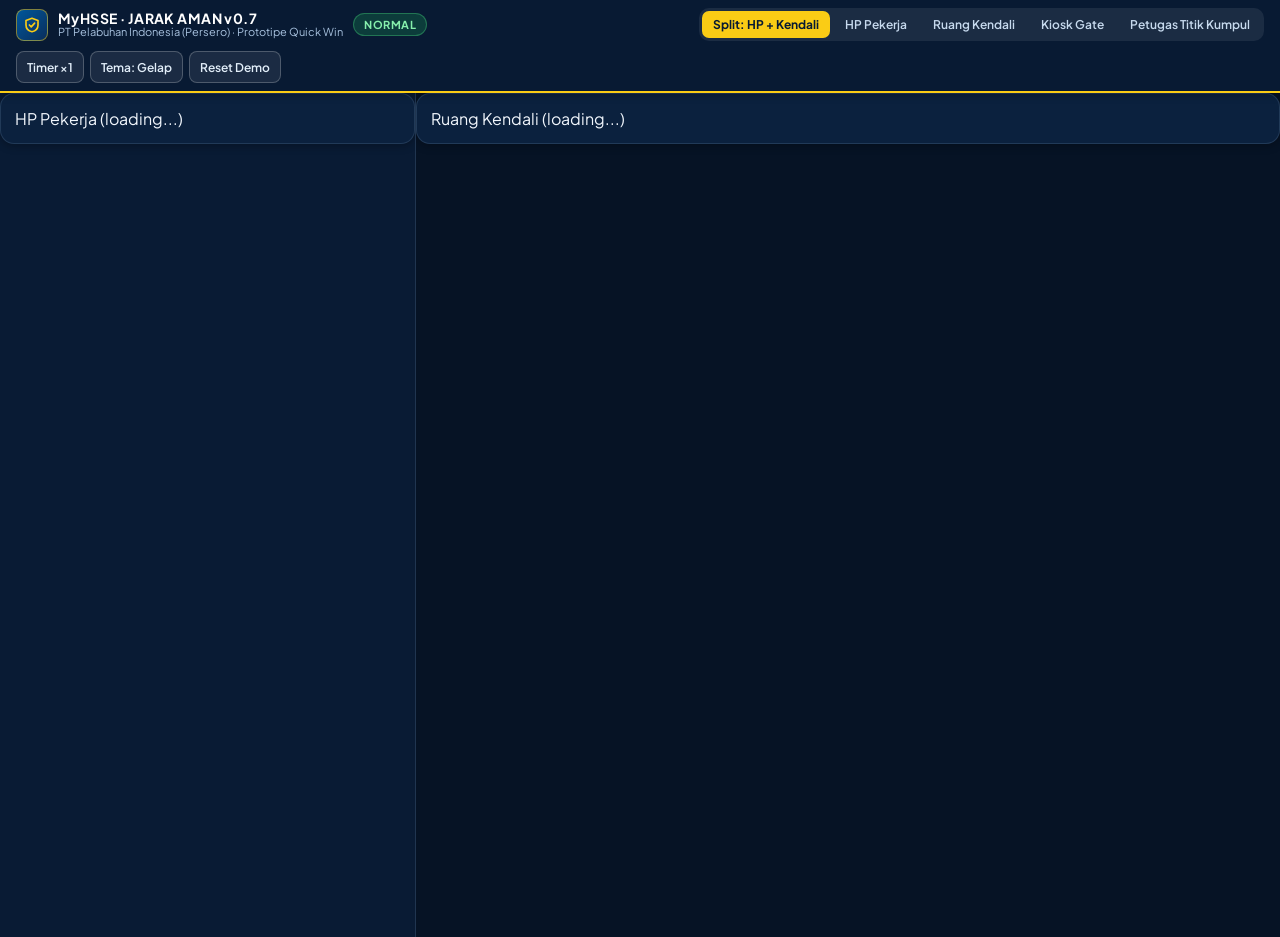
==== app/index.html @ 34c11ab0 "feat(jarak-aman): add Pelindo Blue/Gold theme shell and view router" ====
<!DOCTYPE html>
<html lang="id" data-theme="dark">
<head>
  <meta charset="utf-8">
  <meta name="viewport" content="width=device-width, initial-scale=1.0">
  <title>MyHSSE · JARAK AMAN v0.7 — Demo Interaktif 4 Peran</title>
  <link rel="preconnect" href="https://fonts.googleapis.com">
  <link rel="preconnect" href="https://fonts.gstatic.com" crossorigin>
  <link href="https://fonts.googleapis.com/css2?family=IBM+Plex+Mono:wght@500;600&family=Plus+Jakarta+Sans:wght@400;500;600;700;800&display=swap" rel="stylesheet">
  <link rel="stylesheet" href="./css/tokens.css">
  <link rel="stylesheet" href="./css/layout.css">
  <link rel="stylesheet" href="./css/views.css">
</head>
<body>
  <header class="shell-bar">
    <div class="shell-brand">
      <div class="shell-logo" aria-hidden="true">
        <svg width="18" height="18" viewBox="0 0 24 24" fill="none" stroke="#FACC15" stroke-width="2.2" stroke-linecap="round" stroke-linejoin="round">
          <path d="M12 3l8 3v6c0 4.5-3.4 8-8 9-4.6-1-8-4.5-8-9V6z"></path>
          <path d="M8.5 12l2.5 2.5 4.5-5"></path>
        </svg>
      </div>
      <div class="shell-brand-title">
        <strong>MyHSSE · JARAK AMAN v0.7</strong>
        <span>PT Pelabuhan Indonesia (Persero) · Prototipe Quick Win</span>
      </div>
      <span id="shell-phase-pill" class="shell-phase-pill">NORMAL</span>
    </div>

    <nav class="shell-nav" aria-label="Pilih Peran Demo">
      <button class="shell-nav-btn" data-view-btn="split">Split: HP + Kendali</button>
      <button class="shell-nav-btn" data-view-btn="mobile">HP Pekerja</button>
      <button class="shell-nav-btn" data-view-btn="control">Ruang Kendali</button>
      <button class="shell-nav-btn" data-view-btn="kiosk">Kiosk Gate</button>
      <button class="shell-nav-btn" data-view-btn="marshal">Petugas Titik Kumpul</button>
    </nav>

    <div class="shell-actions">
      <button id="btn-fast-toggle" class="shell-tool-btn" type="button">Timer ×1</button>
      <button id="btn-theme-toggle" class="shell-tool-btn" type="button">Tema: Gelap</button>
      <button id="btn-demo-reset" class="shell-tool-btn" type="button">Reset Demo</button>
    </div>
  </header>

  <main id="workspace-root" class="workspace-root mode-split">
    <section id="mount-mobile" class="mount-pane" aria-label="Simulasi HP Pekerja MyHSSE"></section>
    <section id="mount-control" class="mount-pane" aria-label="Dashboard Ruang Kendali"></section>
    <section id="mount-kiosk" class="mount-pane" hidden aria-label="Kiosk Pos Gate Tanpa HP"></section>
    <section id="mount-marshal" class="mount-pane" hidden aria-label="Tablet Petugas Titik Kumpul"></section>
  </main>

  <div id="modal-portal"></div>
  <div id="global-toast" class="global-toast" hidden></div>

  <script defer src="./js/data.js"></script>
  <script defer src="./js/store.js"></script>
  <script defer src="./js/views/mobile.js"></script>
  <script defer src="./js/views/control.js"></script>
  <script defer src="./js/views/kiosk.js"></script>
  <script defer src="./js/views/marshal.js"></script>
  <script defer src="./js/app.js"></script>
</body>
</html>
---- app/css/tokens.css ----
:root,
[data-theme="dark"] {
  --bg-app: #061325;
  --bg-header: #081A33;
  --bg-surface: #0B213E;
  --bg-surface-2: #102B4E;
  --bg-surface-3: #163761;
  --bg-phone-stage: #091B34;

  --border-subtle: rgba(148, 184, 224, 0.16);
  --border-strong: rgba(148, 184, 224, 0.30);

  --fg-primary: #F1F6FC;
  --fg-secondary: #B9CBE0;
  --fg-muted: #7F99B8;

  /* Pelindo Brand Blue & Gold */
  --brand-navy: #0A2E5C;
  --brand-blue: #2584E8;
  --brand-blue-bg: rgba(37, 132, 232, 0.16);
  --brand-gold: #FACC15;
  --brand-gold-fg: #FEF08A;
  --brand-gold-bg: rgba(250, 204, 21, 0.14);

  /* Semantic Safety Signals */
  --sig-safe: #4ADE80;
  --sig-safe-fg: #DCFCE7;
  --sig-safe-bg: rgba(34, 197, 94, 0.16);
  --sig-warn: #FB923C;
  --sig-warn-fg: #FFEDD5;
  --sig-warn-bg: rgba(249, 115, 22, 0.16);
  --sig-crit: #F87171;
  --sig-crit-solid: #DC2626;
  --sig-crit-fg: #FEE2E2;
  --sig-crit-bg: rgba(220, 38, 38, 0.22);
  --sig-info: #60A5FA;
  --sig-info-fg: #DBEAFE;
  --sig-info-bg: rgba(59, 130, 246, 0.16);
  --sig-muted: #94A3B8;
  --sig-muted-bg: rgba(148, 163, 184, 0.14);

  /* Mobile Phone Internal Daylight-Readable Tokens (adapts softly in dark mode too) */
  --phone-bg: #0D2038;
  --phone-card: #122947;
  --phone-card-alt: #173357;
  --phone-fg: #F1F6FC;
  --phone-muted: #A9BED6;
  --phone-border: rgba(148, 184, 224, 0.22);
  --phone-accent: #38BDF8;
  --phone-cta: #1D75D8;

  --shadow-sm: 0 2px 8px rgba(0, 0, 0, 0.28);
  --shadow-lg: 0 18px 42px rgba(2, 8, 20, 0.55);
  --font-sans: 'Plus Jakarta Sans', 'IBM Plex Sans', system-ui, -apple-system, 'Segoe UI', sans-serif;
  --font-mono: 'IBM Plex Mono', ui-monospace, SFMono-Regular, Consolas, monospace;
}

[data-theme="light"] {
  --bg-app: #EEF3F9;
  --bg-header: #0A2E5C;
  --bg-surface: #FFFFFF;
  --bg-surface-2: #F5F8FC;
  --bg-surface-3: #E6EEF8;
  --bg-phone-stage: #E3ECF6;

  --border-subtle: #D5E0EC;
  --border-strong: #B0C3D8;

  --fg-primary: #0B213D;
  --fg-secondary: #334E6E;
  --fg-muted: #5F7794;

  /* Pelindo Brand Blue & Gold */
  --brand-navy: #0A2E5C;
  --brand-blue: #00579B;
  --brand-blue-bg: #E6F0FA;
  --brand-gold: #D97706;
  --brand-gold-fg: #92400E;
  --brand-gold-bg: #FEF3C7;

  /* Semantic Safety Signals */
  --sig-safe: #15803D;
  --sig-safe-fg: #14532D;
  --sig-safe-bg: #E7F6EC;
  --sig-warn: #C2410C;
  --sig-warn-fg: #7C2D12;
  --sig-warn-bg: #FFEDD5;
  --sig-crit: #B91C1C;
  --sig-crit-solid: #DC2626;
  --sig-crit-fg: #7F1D1D;
  --sig-crit-bg: #FEE2E2;
  --sig-info: #0369A1;
  --sig-info-fg: #0C4A6E;
  --sig-info-bg: #E0F2FE;
  --sig-muted: #475569;
  --sig-muted-bg: #EEF2F6;

  /* Mobile Phone Outdoor Daylight Tokens */
  --phone-bg: #FFFFFF;
  --phone-card: #FFFFFF;
  --phone-card-alt: #F4F7FB;
  --phone-fg: #0B213D;
  --phone-muted: #4B6482;
  --phone-border: #D4DFEC;
  --phone-accent: #00579B;
  --phone-cta: #0A2E5C;

  --shadow-sm: 0 2px 10px rgba(10, 46, 92, 0.08);
  --shadow-lg: 0 20px 48px rgba(10, 46, 92, 0.16);
}
---- app/css/layout.css ----
*, *::before, *::after {
  box-sizing: border-box;
}

html, body {
  margin: 0;
  padding: 0;
  min-height: 100%;
  background: var(--bg-app);
  color: var(--fg-primary);
  font-family: var(--font-sans);
  -webkit-font-smoothing: antialiased;
}

button, input, select, textarea {
  font-family: inherit;
}

button {
  cursor: pointer;
  transition: transform 120ms ease, background-color 160ms ease, border-color 160ms ease, opacity 160ms ease;
}

button:active:not(:disabled) {
  transform: scale(0.985);
}

button:disabled {
  cursor: not-allowed;
  opacity: 0.45;
}

.mono {
  font-family: var(--font-mono);
  font-variant-numeric: tabular-nums;
}

/* =========================================================
   PERSISTENT TOP DEMO SHELL BAR
   ========================================================= */
.shell-bar {
  position: sticky;
  top: 0;
  z-index: 50;
  min-height: 56px;
  padding: 8px 16px;
  background: var(--bg-header);
  color: #F1F6FC;
  border-bottom: 2px solid var(--brand-gold);
  display: flex;
  flex-wrap: wrap;
  align-items: center;
  justify-content: space-between;
  gap: 10px;
  box-shadow: var(--shadow-sm);
}

.shell-brand {
  display: flex;
  align-items: center;
  gap: 10px;
}

.shell-logo {
  width: 32px;
  height: 32px;
  border-radius: 8px;
  background: linear-gradient(135deg, #00579B, #0A2E5C);
  border: 1px solid rgba(250, 204, 21, 0.5);
  display: grid;
  place-items: center;
  flex: none;
}

.shell-brand-title {
  display: flex;
  flex-direction: column;
  line-height: 1.15;
}

.shell-brand-title strong {
  font-size: 14px;
  letter-spacing: 0.03em;
  color: #FFFFFF;
}

.shell-brand-title span {
  font-size: 11px;
  color: #A8C2DF;
}

.shell-phase-pill {
  font-size: 11px;
  font-weight: 700;
  letter-spacing: 0.05em;
  padding: 4px 10px;
  border-radius: 999px;
  background: rgba(34, 197, 94, 0.2);
  color: #86EFAC;
  border: 1px solid rgba(74, 222, 128, 0.35);
}

.shell-phase-pill.is-evac {
  background: rgba(220, 38, 38, 0.85);
  color: #FFFFFF;
  border-color: #FCA5A5;
}

.shell-phase-pill.is-recovery {
  background: rgba(234, 179, 8, 0.22);
  color: #FEF08A;
  border-color: rgba(250, 204, 21, 0.45);
}

.shell-nav {
  display: flex;
  flex-wrap: wrap;
  align-items: center;
  gap: 4px;
  background: rgba(255, 255, 255, 0.08);
  padding: 3px;
  border-radius: 10px;
}

.shell-nav-btn {
  border: none;
  background: transparent;
  color: #C7DAEE;
  font-size: 12px;
  font-weight: 600;
  padding: 6px 11px;
  border-radius: 7px;
  white-space: nowrap;
}

.shell-nav-btn:hover {
  background: rgba(255, 255, 255, 0.1);
  color: #FFFFFF;
}

.shell-nav-btn.active {
  background: var(--brand-gold);
  color: #071A33;
  font-weight: 700;
}

.shell-actions {
  display: flex;
  align-items: center;
  gap: 6px;
}

.shell-tool-btn {
  height: 32px;
  padding: 0 10px;
  border-radius: 8px;
  border: 1px solid rgba(255, 255, 255, 0.22);
  background: rgba(255, 255, 255, 0.08);
  color: #E2EEF9;
  font-size: 12px;
  font-weight: 600;
}

.shell-tool-btn.active {
  background: rgba(250, 204, 21, 0.22);
  border-color: var(--brand-gold);
  color: #FEF08A;
}

/* =========================================================
   MAIN WORKSPACE MODES
   ========================================================= */
.workspace-root {
  width: 100%;
  min-height: calc(100vh - 56px);
}

.workspace-root.mode-split {
  display: grid;
  grid-template-columns: 416px minmax(0, 1fr);
  height: calc(100vh - 56px);
  overflow: hidden;
}

.workspace-root.mode-split #mount-mobile {
  height: calc(100vh - 56px);
  overflow-y: auto;
  border-right: 1px solid var(--border-subtle);
  background: var(--bg-phone-stage);
}

.workspace-root.mode-split #mount-control {
  height: calc(100vh - 56px);
  overflow: hidden;
}

.workspace-root.mode-control #mount-control {
  height: calc(100vh - 56px);
  overflow: hidden;
}

.workspace-root.mode-mobile #mount-mobile,
.workspace-root.mode-kiosk #mount-kiosk,
.workspace-root.mode-marshal #mount-marshal {
  min-height: calc(100vh - 56px);
  padding: 16px;
  display: flex;
  justify-content: center;
  align-items: flex-start;
}

.mount-pane[hidden] {
  display: none !important;
}

@media (max-width: 1099px) {
  .workspace-root.mode-split {
    grid-template-columns: 1fr;
    height: auto;
    overflow: visible;
  }
  .workspace-root.mode-split #mount-mobile,
  .workspace-root.mode-split #mount-control,
  .workspace-root.mode-control #mount-control {
    height: auto;
    overflow: visible;
    border-right: none;
  }
}

@media (max-width: 560px) {
  .shell-bar {
    padding: 8px 10px;
  }
  .workspace-root.mode-mobile #mount-mobile {
    padding: 0;
  }
}

/* Global Toast */
.global-toast {
  position: fixed;
  bottom: 18px;
  right: 18px;
  z-index: 120;
  max-width: 380px;
  padding: 11px 15px;
  border-radius: 10px;
  background: var(--brand-navy);
  color: #FFFFFF;
  border: 1px solid var(--brand-gold);
  box-shadow: var(--shadow-lg);
  font-size: 13px;
  font-weight: 600;
}

.global-toast[hidden] {
  display: none;
}
---- app/css/views.css ----
/* Shared semantic badges & cards */
.badge {
  display: inline-flex;
  align-items: center;
  gap: 5px;
  padding: 3px 9px;
  border-radius: 999px;
  font-size: 11px;
  font-weight: 700;
  letter-spacing: 0.03em;
}
.badge-safe { background: var(--sig-safe-bg); color: var(--sig-safe); }
.badge-warn { background: var(--sig-warn-bg); color: var(--sig-warn); }
.badge-crit { background: var(--sig-crit-bg); color: var(--sig-crit); }
.badge-info { background: var(--sig-info-bg); color: var(--sig-info); }
.badge-muted { background: var(--sig-muted-bg); color: var(--sig-muted); }
.badge-gold { background: var(--brand-gold-bg); color: var(--brand-gold-fg); }

.card {
  background: var(--bg-surface);
  border: 1px solid var(--border-subtle);
  border-radius: 14px;
  padding: 14px;
  box-shadow: var(--shadow-sm);
}

/* =========================================================
   MOBILE WORKSPACE & PHONE SHELL
   ========================================================= */
.mobile-stage {
  display: flex;
  align-items: flex-start;
  justify-content: center;
  gap: 20px;
  padding: 14px 12px 24px;
  width: 100%;
}

.mode-mobile .mobile-stage {
  max-width: 920px;
  padding: 8px 0 24px;
}

.phone-col {
  display: flex;
  flex-direction: column;
  align-items: center;
  gap: 8px;
  flex: none;
}

.phone-meta-strip {
  width: 382px;
  max-width: 100%;
  display: flex;
  align-items: center;
  justify-content: space-between;
  gap: 8px;
}

.os-switch {
  display: inline-flex;
  background: var(--bg-surface);
  border: 1px solid var(--border-subtle);
  border-radius: 999px;
  padding: 2px;
}

.os-switch button {
  border: none;
  background: transparent;
  color: var(--fg-muted);
  font-size: 11px;
  font-weight: 700;
  padding: 4px 10px;
  border-radius: 999px;
}

.os-switch button.active {
  background: var(--brand-blue);
  color: #FFFFFF;
}

.phone-frame {
  width: 382px;
  height: 780px;
  border: 9px solid #0B1B30;
  border-radius: 42px;
  background: var(--phone-bg);
  color: var(--phone-fg);
  overflow: hidden;
  display: flex;
  flex-direction: column;
  position: relative;
  box-shadow: var(--shadow-lg);
}

.mode-mobile .phone-frame {
  height: 820px;
}

@media (max-width: 560px) {
  .phone-frame {
    width: 100vw;
    height: calc(100vh - 96px);
    min-height: 640px;
    border-width: 0;
    border-radius: 0;
  }
  .mobile-stage {
    flex-direction: column;
    padding: 8px 0;
    gap: 12px;
  }
}

.phone-scroll {
  flex: 1;
  overflow-y: auto;
  display: flex;
  flex-direction: column;
}

.phone-myhsse-bar {
  display: flex;
  align-items: center;
  justify-content: space-between;
  padding: 46px 16px 8px;
  border-bottom: 1px solid var(--phone-border);
  background: var(--phone-card);
}

.phone-breadcrumb {
  font-size: 10px;
  font-weight: 700;
  letter-spacing: 0.04em;
  color: var(--phone-accent);
  text-transform: uppercase;
}

.phone-title-row {
  display: flex;
  align-items: center;
  justify-content: space-between;
  padding: 8px 16px 6px;
}

/* Dynamic Island */
.ja-island {
  position: absolute;
  z-index: 20;
  top: 9px;
  left: 50%;
  transform: translateX(-50%);
  background: #000000;
  color: #FFFFFF;
  overflow: hidden;
  transition: width 260ms ease, height 260ms ease, border-radius 260ms ease;
  box-shadow: 0 6px 20px rgba(0, 0, 0, 0.35);
}

/* Android 16 Persistent Progress Notification */
.android-notif-banner {
  margin: 42px 12px 6px;
  padding: 12px 14px;
  border-radius: 16px;
  background: #0F172A;
  color: #F8FAFC;
  border: 1px solid rgba(250, 204, 21, 0.45);
  box-shadow: var(--shadow-sm);
}

/* Scenario Drawer / Rail */
.scenario-rail {
  width: 390px;
  max-width: 100%;
  display: flex;
  flex-direction: column;
  gap: 8px;
}

.mode-split .mobile-stage {
  flex-direction: column;
  align-items: center;
  padding: 10px 10px 24px;
}

.mode-split .scenario-rail {
  width: 382px;
}

.scenario-btn {
  width: 100%;
  text-align: left;
  padding: 9px 12px;
  border-radius: 11px;
  border: 1px solid var(--border-subtle);
  background: var(--bg-surface);
  color: var(--fg-primary);
  display: flex;
  flex-direction: column;
  gap: 2px;
}

.scenario-btn.active {
  border-color: var(--brand-gold);
  background: var(--brand-gold-bg);
}

.scenario-btn strong {
  font-size: 13px;
}

.scenario-btn span {
  font-size: 11.5px;
  color: var(--fg-muted);
}

/* =========================================================
   CONTROL ROOM 3-TAB VIEWPORT-FIT CONSOLE
   ========================================================= */
.ctrl-shell {
  height: 100%;
  display: flex;
  flex-direction: column;
  gap: 10px;
  padding: 12px 16px;
  overflow: hidden;
}

@media (max-width: 1099px) {
  .ctrl-shell {
    height: auto;
    overflow: visible;
  }
}

.ctrl-top-strip {
  display: flex;
  flex-wrap: wrap;
  align-items: center;
  justify-content: space-between;
  gap: 10px;
}

.ctrl-kpi-grid {
  display: grid;
  grid-template-columns: repeat(5, minmax(0, 1fr));
  gap: 8px;
}

@media (max-width: 900px) {
  .ctrl-kpi-grid {
    grid-template-columns: repeat(2, minmax(0, 1fr));
  }
}

.ctrl-kpi-card {
  background: var(--bg-surface);
  border: 1px solid var(--border-subtle);
  border-radius: 11px;
  padding: 8px 12px;
  display: flex;
  flex-direction: column;
  gap: 2px;
}

.ctrl-kpi-card .kpi-label {
  font-size: 11px;
  color: var(--fg-muted);
  font-weight: 600;
}

.ctrl-kpi-card .kpi-val {
  font-size: 22px;
  font-weight: 700;
  line-height: 1.1;
}

.ctrl-kpi-card .kpi-sub {
  font-size: 11px;
  color: var(--fg-secondary);
  white-space: nowrap;
  overflow: hidden;
  text-overflow: ellipsis;
}

.ctrl-tab-bar {
  display: flex;
  align-items: center;
  justify-content: space-between;
  gap: 8px;
  border-bottom: 1px solid var(--border-subtle);
  padding-bottom: 6px;
}

.ctrl-tabs {
  display: flex;
  gap: 6px;
  flex-wrap: wrap;
}

.ctrl-tab-btn {
  border: 1px solid var(--border-subtle);
  background: var(--bg-surface);
  color: var(--fg-secondary);
  font-size: 12.5px;
  font-weight: 700;
  padding: 6px 13px;
  border-radius: 9px;
}

.ctrl-tab-btn.active {
  background: var(--brand-blue);
  border-color: var(--brand-blue);
  color: #FFFFFF;
}

.ctrl-tab-body {
  flex: 1;
  min-height: 0;
  overflow: hidden;
}

.ctrl-grid-map {
  height: 100%;
  display: grid;
  grid-template-columns: minmax(0, 1.4fr) minmax(300px, 1fr);
  gap: 12px;
}

.ctrl-grid-split {
  height: 100%;
  display: grid;
  grid-template-columns: minmax(0, 1fr) minmax(0, 1fr);
  gap: 12px;
}

@media (max-width: 1099px) {
  .ctrl-tab-body,
  .ctrl-grid-map,
  .ctrl-grid-split {
    height: auto;
    overflow: visible;
    grid-template-columns: 1fr;
  }
}

.scroll-col {
  display: flex;
  flex-direction: column;
  gap: 10px;
  min-height: 0;
  overflow-y: auto;
  padding-right: 2px;
}

/* Terminal Interactive Map */
.terminal-map-box {
  position: relative;
  width: 100%;
  aspect-ratio: 700 / 410;
  border-radius: 12px;
  background: #091B2E;
  border: 1px solid var(--border-strong);
  overflow: hidden;
}

[data-theme="light"] .terminal-map-box {
  background: #0F2944;
}

.map-pin {
  position: absolute;
  transform: translate(-50%, -50%);
  border: 1.5px solid #071629;
  cursor: pointer;
  transition: left 600ms linear, top 600ms linear, transform 140ms ease;
}

.map-pin:hover {
  transform: translate(-50%, -50%) scale(1.35);
  z-index: 12;
}

.map-pin-worker {
  width: 11px;
  height: 11px;
  border-radius: 50%;
}

.map-pin-equip {
  width: 12px;
  height: 12px;
  border-radius: 3px;
}

@keyframes pulseRing {
  0% { transform: translate(-50%, -50%) scale(1); opacity: 0.75; }
  100% { transform: translate(-50%, -50%) scale(3); opacity: 0; }
}

.sos-pulse-ring {
  position: absolute;
  width: 16px;
  height: 16px;
  border-radius: 50%;
  border: 2px solid #F87171;
  pointer-events: none;
  animation: pulseRing 1.4s ease-out infinite;
}

/* =========================================================
   KIOSK & MARSHAL DEVICE FRAMES
   ========================================================= */
.kiosk-shell,
.marshal-shell {
  width: 100%;
  max-width: 1024px;
  background: var(--bg-surface);
  border: 1px solid var(--border-strong);
  border-radius: 20px;
  padding: 20px;
  box-shadow: var(--shadow-lg);
  display: flex;
  flex-direction: column;
  gap: 16px;
}

.btn-primary {
  border: none;
  border-radius: 10px;
  background: var(--brand-blue);
  color: #FFFFFF;
  font-size: 13.5px;
  font-weight: 700;
  padding: 9px 15px;
}

.btn-gold {
  border: none;
  border-radius: 10px;
  background: var(--brand-gold);
  color: #071A33;
  font-size: 13.5px;
  font-weight: 700;
  padding: 9px 15px;
}

.btn-danger {
  border: none;
  border-radius: 10px;
  background: var(--sig-crit-solid);
  color: #FFFFFF;
  font-size: 13.5px;
  font-weight: 700;
  padding: 9px 15px;
}

.btn-safe {
  border: none;
  border-radius: 10px;
  background: #16A34A;
  color: #FFFFFF;
  font-size: 13.5px;
  font-weight: 700;
  padding: 9px 15px;
}

.btn-ghost {
  border: 1px solid var(--border-strong);
  border-radius: 10px;
  background: transparent;
  color: var(--fg-primary);
  font-size: 13px;
  font-weight: 600;
  padding: 8px 13px;
}

/* Modals */
.modal-backdrop {
  position: fixed;
  inset: 0;
  z-index: 100;
  background: rgba(4, 12, 24, 0.72);
  display: flex;
  align-items: center;
  justify-content: center;
  padding: 16px;
}

.modal-card {
  width: 100%;
  max-width: 640px;
  max-height: 90vh;
  overflow-y: auto;
  background: var(--bg-surface);
  color: var(--fg-primary);
  border: 1px solid var(--border-strong);
  border-radius: 16px;
  padding: 20px;
  box-shadow: var(--shadow-lg);
  display: flex;
  flex-direction: column;
  gap: 14px;
}
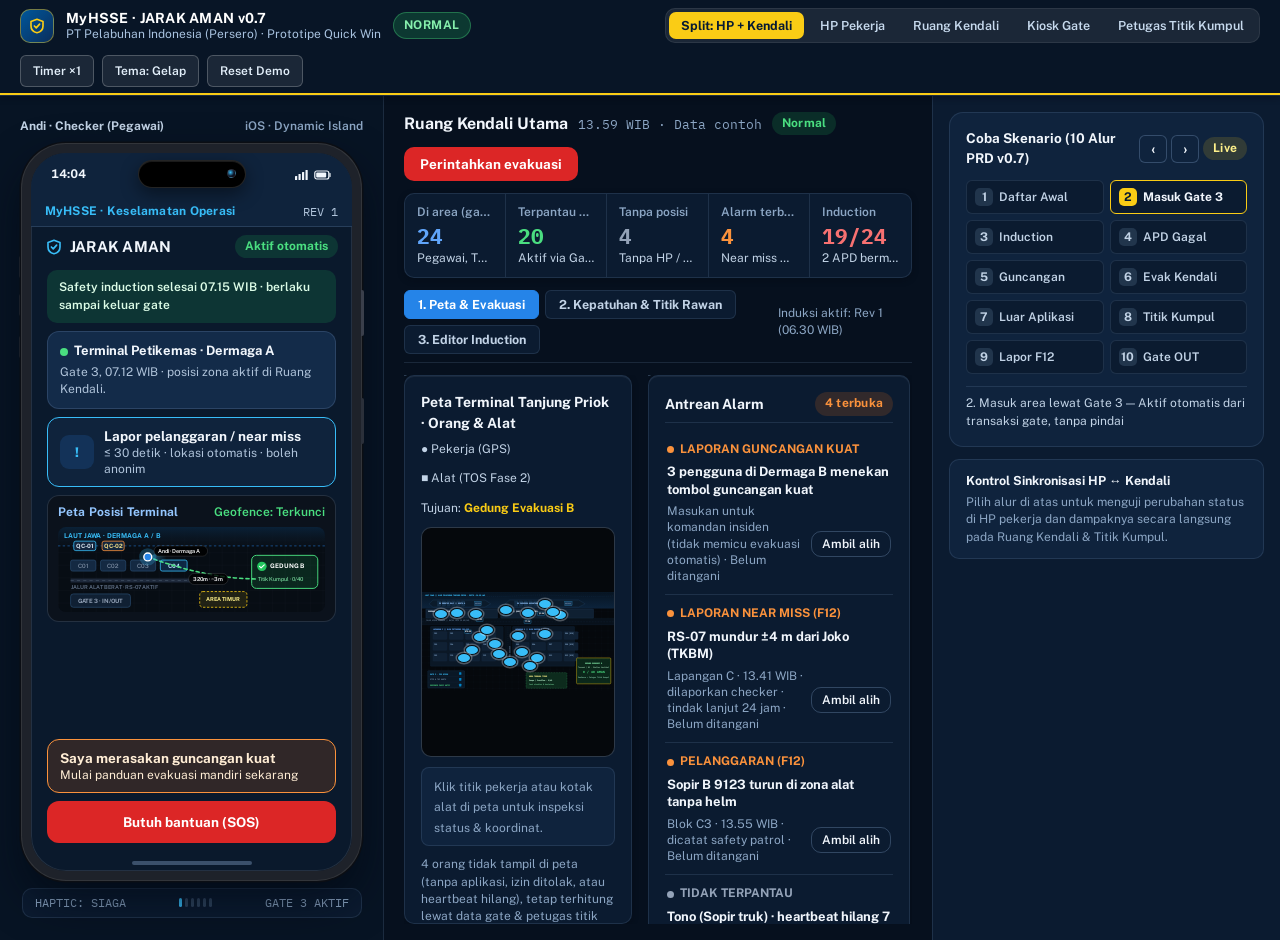
==== commit 1483935c: "feat(ui): overhaul layout, 9:19.5 Titanium phone, CAD blueprint maps, and kiosk flow" ====
--- a/app/index.html
+++ b/app/index.html
@@ -6,7 +6,7 @@
   <title>MyHSSE · JARAK AMAN v0.7 — Demo Interaktif 4 Peran</title>
   <link rel="preconnect" href="https://fonts.googleapis.com">
   <link rel="preconnect" href="https://fonts.gstatic.com" crossorigin>
-  <link href="https://fonts.googleapis.com/css2?family=IBM+Plex+Mono:wght@500;600&family=Plus+Jakarta+Sans:wght@400;500;600;700;800&display=swap" rel="stylesheet">
+  <link href="https://fonts.googleapis.com/css2?family=IBM+Plex+Mono:wght@500;600&family=Public+Sans:wght@400;500;600;700;800&display=swap" rel="stylesheet">
   <link rel="stylesheet" href="./css/tokens.css">
   <link rel="stylesheet" href="./css/layout.css">
   <link rel="stylesheet" href="./css/views.css">
--- a/app/css/tokens.css
+++ b/app/css/tokens.css
@@ -1,18 +1,26 @@
 :root,
 [data-theme="dark"] {
-  --bg-app: #061325;
-  --bg-header: #081A33;
-  --bg-surface: #0B213E;
-  --bg-surface-2: #102B4E;
-  --bg-surface-3: #163761;
-  --bg-phone-stage: #091B34;
+  /* Precision Maritime Command — Dark Slate Palette */
+  --bg-app: #06101E;
+  --bg-ambient: #06101E;
+  --bg-header: #081526;
+  --bg-surface: #0B1B30;
+  --bg-surface-2: #0F233D;
+  --bg-surface-3: #152D4D;
+  --bg-phone-stage: #071424;
 
-  --border-subtle: rgba(148, 184, 224, 0.16);
-  --border-strong: rgba(148, 184, 224, 0.30);
+  --glass-bg: #0B1B30;
+  --glass-bg-heavy: #081526;
+  --glass-border: rgba(148, 184, 224, 0.16);
+  --glass-specular: inset 0 1px 0 rgba(255, 255, 255, 0.06);
+  --glass-blur: none;
+
+  --border-subtle: rgba(148, 184, 224, 0.14);
+  --border-strong: rgba(148, 184, 224, 0.28);
 
   --fg-primary: #F1F6FC;
-  --fg-secondary: #B9CBE0;
-  --fg-muted: #7F99B8;
+  --fg-secondary: #C2D3E6;
+  --fg-muted: #8CA6C4;
 
   /* Pelindo Brand Blue & Gold */
   --brand-navy: #0A2E5C;
@@ -39,36 +47,56 @@
   --sig-muted: #94A3B8;
   --sig-muted-bg: rgba(148, 163, 184, 0.14);
 
-  /* Mobile Phone Internal Daylight-Readable Tokens (adapts softly in dark mode too) */
-  --phone-bg: #0D2038;
-  --phone-card: #122947;
-  --phone-card-alt: #173357;
+  /* Mobile Phone Internal Tokens */
+  --phone-bg: #0A192C;
+  --phone-card: #0F233C;
+  --phone-card-alt: #132B49;
   --phone-fg: #F1F6FC;
-  --phone-muted: #A9BED6;
-  --phone-border: rgba(148, 184, 224, 0.22);
+  --phone-muted: #AFC3DA;
+  --phone-border: rgba(148, 184, 224, 0.18);
   --phone-accent: #38BDF8;
   --phone-cta: #1D75D8;
 
-  --shadow-sm: 0 2px 8px rgba(0, 0, 0, 0.28);
-  --shadow-lg: 0 18px 42px rgba(2, 8, 20, 0.55);
-  --font-sans: 'Plus Jakarta Sans', 'IBM Plex Sans', system-ui, -apple-system, 'Segoe UI', sans-serif;
+  /* 4px / 8px Spacing Scale & Radius Tokens */
+  --sp-1: 4px;
+  --sp-2: 8px;
+  --sp-3: 12px;
+  --sp-4: 16px;
+  --sp-5: 20px;
+  --sp-6: 24px;
+  --r-sm: 6px;
+  --r-md: 10px;
+  --r-lg: 14px;
+  --r-xl: 18px;
+  --r-phone: 44px;
+
+  --shadow-sm: 0 2px 6px rgba(2, 8, 18, 0.35);
+  --shadow-lg: 0 20px 44px rgba(2, 8, 18, 0.65);
+  --font-sans: 'Public Sans', -apple-system, BlinkMacSystemFont, 'Segoe UI', sans-serif;
   --font-mono: 'IBM Plex Mono', ui-monospace, SFMono-Regular, Consolas, monospace;
 }
 
 [data-theme="light"] {
-  --bg-app: #EEF3F9;
+  --bg-app: #F1F5F9;
+  --bg-ambient: #F1F5F9;
   --bg-header: #0A2E5C;
   --bg-surface: #FFFFFF;
-  --bg-surface-2: #F5F8FC;
-  --bg-surface-3: #E6EEF8;
-  --bg-phone-stage: #E3ECF6;
+  --bg-surface-2: #F8FAFC;
+  --bg-surface-3: #EEF2F7;
+  --bg-phone-stage: #E2E8F0;
 
-  --border-subtle: #D5E0EC;
-  --border-strong: #B0C3D8;
+  --glass-bg: #FFFFFF;
+  --glass-bg-heavy: #FFFFFF;
+  --glass-border: #CBD5E1;
+  --glass-specular: none;
+  --glass-blur: none;
 
-  --fg-primary: #0B213D;
-  --fg-secondary: #334E6E;
-  --fg-muted: #5F7794;
+  --border-subtle: #CBD5E1;
+  --border-strong: #94A3B8;
+
+  --fg-primary: #0F172A;
+  --fg-secondary: #334155;
+  --fg-muted: #475569;
 
   /* Pelindo Brand Blue & Gold */
   --brand-navy: #0A2E5C;
@@ -99,12 +127,12 @@
   --phone-bg: #FFFFFF;
   --phone-card: #FFFFFF;
   --phone-card-alt: #F4F7FB;
-  --phone-fg: #0B213D;
-  --phone-muted: #4B6482;
-  --phone-border: #D4DFEC;
+  --phone-fg: #0F172A;
+  --phone-muted: #475569;
+  --phone-border: #CBD5E1;
   --phone-accent: #00579B;
   --phone-cta: #0A2E5C;
 
-  --shadow-sm: 0 2px 10px rgba(10, 46, 92, 0.08);
-  --shadow-lg: 0 20px 48px rgba(10, 46, 92, 0.16);
+  --shadow-sm: 0 1px 4px rgba(15, 23, 42, 0.08);
+  --shadow-lg: 0 18px 40px rgba(15, 23, 42, 0.16);
 }
--- a/app/css/layout.css
+++ b/app/css/layout.css
@@ -1,14 +1,36 @@
 *, *::before, *::after {
   box-sizing: border-box;
+}
+
+[hidden] {
+  display: none !important;
+}
+
+::selection {
+  background: var(--brand-blue-bg);
+  color: var(--fg-primary);
+}
+
+:focus-visible {
+  outline: 2px solid var(--brand-gold);
+  outline-offset: 2px;
+}
+
+/* Subtle themed scrollbars for operational lists */
+* {
+  scrollbar-width: thin;
+  scrollbar-color: var(--border-strong) transparent;
 }
 
 html, body {
   margin: 0;
   padding: 0;
   min-height: 100%;
-  background: var(--bg-app);
+  background: var(--bg-ambient, var(--bg-app));
   color: var(--fg-primary);
   font-family: var(--font-sans);
+  font-size: 14px;
+  line-height: 1.45;
   -webkit-font-smoothing: antialiased;
 }
 
@@ -18,7 +40,10 @@
 
 button {
   cursor: pointer;
-  transition: transform 120ms ease, background-color 160ms ease, border-color 160ms ease, opacity 160ms ease;
+  transition: transform 140ms cubic-bezier(0.22, 1, 0.36, 1),
+              background-color 160ms ease,
+              border-color 160ms ease,
+              opacity 160ms ease;
 }
 
 button:active:not(:disabled) {
@@ -43,30 +68,30 @@
   top: 0;
   z-index: 50;
   min-height: 56px;
-  padding: 8px 16px;
+  padding: var(--sp-2) var(--sp-5);
   background: var(--bg-header);
   color: #F1F6FC;
-  border-bottom: 2px solid var(--brand-gold);
+  border-bottom: 1px solid var(--border-subtle);
+  box-shadow: inset 0 -2px 0 var(--brand-gold), var(--shadow-sm);
   display: flex;
   flex-wrap: wrap;
   align-items: center;
   justify-content: space-between;
-  gap: 10px;
-  box-shadow: var(--shadow-sm);
+  gap: var(--sp-3);
 }
 
 .shell-brand {
   display: flex;
   align-items: center;
-  gap: 10px;
+  gap: var(--sp-3);
 }
 
 .shell-logo {
-  width: 32px;
-  height: 32px;
-  border-radius: 8px;
+  width: 34px;
+  height: 34px;
+  border-radius: var(--r-md);
   background: linear-gradient(135deg, #00579B, #0A2E5C);
-  border: 1px solid rgba(250, 204, 21, 0.5);
+  border: 1px solid rgba(250, 204, 21, 0.45);
   display: grid;
   place-items: center;
   flex: none;
@@ -75,24 +100,24 @@
 .shell-brand-title {
   display: flex;
   flex-direction: column;
-  line-height: 1.15;
+  line-height: 1.2;
 }
 
 .shell-brand-title strong {
   font-size: 14px;
-  letter-spacing: 0.03em;
+  letter-spacing: 0.02em;
   color: #FFFFFF;
 }
 
 .shell-brand-title span {
-  font-size: 11px;
+  font-size: 12px;
   color: #A8C2DF;
 }
 
 .shell-phase-pill {
-  font-size: 11px;
+  font-size: 12px;
   font-weight: 700;
-  letter-spacing: 0.05em;
+  letter-spacing: 0.04em;
   padding: 4px 10px;
   border-radius: 999px;
   background: rgba(34, 197, 94, 0.2);
@@ -101,7 +126,7 @@
 }
 
 .shell-phase-pill.is-evac {
-  background: rgba(220, 38, 38, 0.85);
+  background: rgba(220, 38, 38, 0.9);
   color: #FFFFFF;
   border-color: #FCA5A5;
 }
@@ -116,19 +141,20 @@
   display: flex;
   flex-wrap: wrap;
   align-items: center;
-  gap: 4px;
+  gap: var(--sp-1);
   background: rgba(255, 255, 255, 0.08);
   padding: 3px;
-  border-radius: 10px;
+  border-radius: var(--r-md);
+  border: 1px solid rgba(255, 255, 255, 0.08);
 }
 
 .shell-nav-btn {
   border: none;
   background: transparent;
   color: #C7DAEE;
-  font-size: 12px;
+  font-size: 12.5px;
   font-weight: 600;
-  padding: 6px 11px;
+  padding: 6px 12px;
   border-radius: 7px;
   white-space: nowrap;
 }
@@ -147,18 +173,22 @@
 .shell-actions {
   display: flex;
   align-items: center;
-  gap: 6px;
+  gap: var(--sp-2);
 }
 
 .shell-tool-btn {
   height: 32px;
-  padding: 0 10px;
-  border-radius: 8px;
+  padding: 0 12px;
+  border-radius: var(--r-sm);
   border: 1px solid rgba(255, 255, 255, 0.22);
   background: rgba(255, 255, 255, 0.08);
   color: #E2EEF9;
   font-size: 12px;
   font-weight: 600;
+}
+
+.shell-tool-btn:hover {
+  background: rgba(255, 255, 255, 0.14);
 }
 
 .shell-tool-btn.active {
@@ -175,23 +205,55 @@
   min-height: calc(100vh - 56px);
 }
 
-.workspace-root.mode-split {
-  display: grid;
-  grid-template-columns: 416px minmax(0, 1fr);
-  height: calc(100vh - 56px);
-  overflow: hidden;
-}
-
-.workspace-root.mode-split #mount-mobile {
-  height: calc(100vh - 56px);
-  overflow-y: auto;
-  border-right: 1px solid var(--border-subtle);
-  background: var(--bg-phone-stage);
-}
-
-.workspace-root.mode-split #mount-control {
-  height: calc(100vh - 56px);
-  overflow: hidden;
+/* 3-Column Precision Maritime Command Split View:
+   Col 1: Full-height Phone Stage | Col 2: Ruang Kendali | Col 3: Right Simulator Rail */
+@media (min-width: 1100px) {
+  .workspace-root.mode-split {
+    display: grid;
+    grid-template-columns: 384px minmax(0, 1fr) 348px;
+    grid-template-rows: 1fr;
+    height: calc(100vh - 56px);
+    overflow: hidden;
+  }
+
+  .workspace-root.mode-split #mount-mobile:not([hidden]),
+  .workspace-root.mode-split .mobile-stage {
+    display: contents;
+  }
+
+  .workspace-root.mode-split .phone-col {
+    grid-column: 1;
+    grid-row: 1;
+    height: 100%;
+    min-height: 0;
+    padding: var(--sp-3) var(--sp-4);
+    background: var(--bg-phone-stage);
+    border-right: 1px solid var(--border-subtle);
+    display: flex;
+    flex-direction: column;
+    align-items: center;
+    justify-content: center;
+    overflow: hidden;
+  }
+
+  .workspace-root.mode-split #mount-control {
+    grid-column: 2;
+    grid-row: 1;
+    height: 100%;
+    min-height: 0;
+    overflow: hidden;
+  }
+
+  .workspace-root.mode-split .mobile-controls-rail {
+    grid-column: 3;
+    grid-row: 1;
+    height: 100%;
+    min-height: 0;
+    overflow-y: auto;
+    padding: var(--sp-4);
+    background: var(--bg-surface);
+    border-left: 1px solid var(--border-subtle);
+  }
 }
 
 .workspace-root.mode-control #mount-control {
@@ -199,11 +261,18 @@
   overflow: hidden;
 }
 
-.workspace-root.mode-mobile #mount-mobile,
+.workspace-root.mode-mobile #mount-mobile {
+  min-height: calc(100vh - 56px);
+  padding: var(--sp-4) var(--sp-6);
+  display: flex;
+  justify-content: center;
+  align-items: center;
+}
+
 .workspace-root.mode-kiosk #mount-kiosk,
 .workspace-root.mode-marshal #mount-marshal {
   min-height: calc(100vh - 56px);
-  padding: 16px;
+  padding: var(--sp-5);
   display: flex;
   justify-content: center;
   align-items: flex-start;
@@ -215,7 +284,8 @@
 
 @media (max-width: 1099px) {
   .workspace-root.mode-split {
-    grid-template-columns: 1fr;
+    display: flex;
+    flex-direction: column;
     height: auto;
     overflow: visible;
   }
@@ -224,29 +294,34 @@
   .workspace-root.mode-control #mount-control {
     height: auto;
     overflow: visible;
-    border-right: none;
+  }
+  .workspace-root.mode-split #mount-mobile {
+    padding: var(--sp-4);
+    border-bottom: 1px solid var(--border-subtle);
+    background: var(--bg-phone-stage);
   }
 }
 
 @media (max-width: 560px) {
   .shell-bar {
-    padding: 8px 10px;
+    padding: var(--sp-2) var(--sp-3);
   }
   .workspace-root.mode-mobile #mount-mobile {
     padding: 0;
+    align-items: flex-start;
   }
 }
 
 /* Global Toast */
 .global-toast {
   position: fixed;
-  bottom: 18px;
-  right: 18px;
+  bottom: var(--sp-5);
+  right: var(--sp-5);
   z-index: 120;
   max-width: 380px;
-  padding: 11px 15px;
-  border-radius: 10px;
-  background: var(--brand-navy);
+  padding: var(--sp-3) var(--sp-4);
+  border-radius: var(--r-md);
+  background: var(--bg-header);
   color: #FFFFFF;
   border: 1px solid var(--brand-gold);
   box-shadow: var(--shadow-lg);
@@ -254,6 +329,9 @@
   font-weight: 600;
 }
 
-.global-toast[hidden] {
-  display: none;
-}
+@media (prefers-reduced-motion: reduce) {
+  *, *::before, *::after {
+    transition-duration: 0.01ms !important;
+    animation-duration: 0.01ms !important;
+  }
+}
--- a/app/css/views.css
+++ b/app/css/views.css
@@ -2,12 +2,12 @@
 .badge {
   display: inline-flex;
   align-items: center;
-  gap: 5px;
-  padding: 3px 9px;
+  gap: 6px;
+  padding: 3px 10px;
   border-radius: 999px;
-  font-size: 11px;
-  font-weight: 700;
-  letter-spacing: 0.03em;
+  font-size: 12px;
+  font-weight: 700;
+  letter-spacing: 0.02em;
 }
 .badge-safe { background: var(--sig-safe-bg); color: var(--sig-safe); }
 .badge-warn { background: var(--sig-warn-bg); color: var(--sig-warn); }
@@ -17,50 +17,494 @@
 .badge-gold { background: var(--brand-gold-bg); color: var(--brand-gold-fg); }
 
 .card {
+  position: relative;
   background: var(--bg-surface);
   border: 1px solid var(--border-subtle);
-  border-radius: 14px;
-  padding: 14px;
-  box-shadow: var(--shadow-sm);
+  border-radius: var(--r-md);
+  padding: var(--sp-4);
+  box-shadow: var(--shadow-sm), var(--glass-specular);
+}
+
+.card::before {
+  content: "+";
+  position: absolute;
+  top: -7px;
+  left: -5px;
+  font-family: var(--font-mono);
+  font-size: 12px;
+  line-height: 1;
+  color: var(--border-strong);
+  pointer-events: none;
 }
 
 /* =========================================================
-   MOBILE WORKSPACE & PHONE SHELL
+   MOBILE STAGE, RIGHT SIMULATOR RAIL & 9:19.5 PHONE FRAME
    ========================================================= */
 .mobile-stage {
   display: flex;
-  align-items: flex-start;
+  align-items: center;
   justify-content: center;
-  gap: 20px;
-  padding: 14px 12px 24px;
+  gap: 32px;
   width: 100%;
-}
-
-.mode-mobile .mobile-stage {
   max-width: 920px;
-  padding: 8px 0 24px;
 }
 
 .phone-col {
   display: flex;
   flex-direction: column;
   align-items: center;
-  gap: 8px;
+  justify-content: center;
+  gap: var(--sp-2);
   flex: none;
 }
 
 .phone-meta-strip {
-  width: 382px;
+  width: 100%;
+  max-width: 356px;
+  display: flex;
+  align-items: center;
+  justify-content: space-between;
+  gap: var(--sp-2);
+  padding: 0 var(--sp-1);
+}
+
+.phone-meta-user {
+  font-size: 12px;
+  font-weight: 700;
+  color: var(--fg-secondary);
+}
+
+.phone-meta-hw {
+  font-size: 12px;
+  font-weight: 600;
+  color: var(--fg-muted);
+}
+
+/* Machined iPhone Pro Titanium Hardware Bezel + 9:19.5 Aspect Ratio */
+.phone-hardware-shell {
+  position: relative;
+  display: inline-flex;
+  flex-direction: column;
+  align-items: center;
+}
+
+.phone-hardware-shell::before {
+  content: "";
+  position: absolute;
+  left: -3px;
+  top: 112px;
+  width: 3px;
+  height: 22px;
+  background: #3A3F4B;
+  border-radius: 2px 0 0 2px;
+  box-shadow: 0 38px 0 #3A3F4B, 0 80px 0 #3A3F4B;
+  pointer-events: none;
+}
+
+.phone-hardware-shell::after {
+  content: "";
+  position: absolute;
+  right: -3px;
+  top: 146px;
+  width: 3px;
+  height: 46px;
+  background: #3A3F4B;
+  border-radius: 0 2px 2px 0;
+  box-shadow: 0 108px 0 #2B303A;
+  pointer-events: none;
+}
+
+.phone-frame {
+  aspect-ratio: 9 / 19.5;
+  height: min(736px, calc(100vh - 134px));
+  width: auto;
   max-width: 100%;
+  border: 9px solid #1E222A;
+  border-radius: var(--r-phone);
+  background: var(--phone-bg);
+  color: var(--phone-fg);
+  overflow: hidden;
+  display: flex;
+  flex-direction: column;
+  position: relative;
+  box-shadow:
+    0 0 0 1px rgba(255, 255, 255, 0.16),
+    0 0 0 2.5px #0B0E14,
+    var(--shadow-lg),
+    inset 0 0 0 1px rgba(255, 255, 255, 0.10);
+}
+
+.phone-home-indicator {
+  width: 120px;
+  height: 4px;
+  border-radius: 999px;
+  background: rgba(148, 184, 224, 0.35);
+  margin: 4px auto 6px;
+  flex: none;
+}
+
+[data-theme="light"] .phone-home-indicator {
+  background: rgba(15, 23, 42, 0.25);
+}
+
+.phone-haptic-bar {
+  width: 100%;
+  max-width: 340px;
+  min-height: 30px;
+  padding: 4px 12px;
+  border-radius: var(--r-md);
+  background: var(--bg-surface);
+  border: 1px solid var(--border-subtle);
   display: flex;
   align-items: center;
   justify-content: space-between;
-  gap: 8px;
-}
-
+  gap: var(--sp-2);
+  font-family: var(--font-mono);
+  font-size: 12px;
+  color: var(--fg-muted);
+}
+
+.haptic-wave {
+  display: inline-flex;
+  align-items: center;
+  gap: 3px;
+}
+
+.haptic-pip {
+  width: 3px;
+  height: 9px;
+  border-radius: 1.5px;
+  background: var(--border-strong);
+  transition: background-color 150ms ease;
+}
+
+.haptic-pip.active {
+  background: var(--phone-accent);
+}
+
+.haptic-pip.is-danger {
+  background: var(--sig-crit);
+}
+
+/* Dedicated Hardware Safe Area (FaceID / Dynamic Island) */
+.phone-hardware-bar {
+  flex: none;
+  height: 44px;
+  padding: 0 20px;
+  display: flex;
+  align-items: center;
+  justify-content: space-between;
+  position: relative;
+  z-index: 30;
+  transition: background-color 220ms ease, color 220ms ease;
+}
+
+.phone-hw-time {
+  font-size: 12px;
+  font-weight: 700;
+  letter-spacing: 0.01em;
+  font-variant-numeric: tabular-nums;
+}
+
+.phone-hw-icons {
+  display: inline-flex;
+  align-items: center;
+  gap: 5px;
+}
+
+/* Scrollbar hidden inside device bezel; content fits within viewport */
+.phone-scroll {
+  flex: 1;
+  min-height: 0;
+  overflow-y: auto;
+  scrollbar-width: none;
+  -ms-overflow-style: none;
+  display: flex;
+  flex-direction: column;
+}
+
+.phone-scroll::-webkit-scrollbar {
+  display: none;
+}
+
+.phone-myhsse-bar {
+  display: flex;
+  align-items: center;
+  justify-content: space-between;
+  padding: 6px 14px;
+  border-bottom: 1px solid var(--phone-border);
+  background: var(--phone-card);
+}
+
+.phone-breadcrumb {
+  font-size: 12px;
+  font-weight: 700;
+  letter-spacing: 0.02em;
+  color: var(--phone-accent);
+}
+
+.phone-title-row {
+  display: flex;
+  align-items: center;
+  justify-content: space-between;
+  padding: 8px 14px 4px;
+}
+
+/* Dynamic Island — Exponential ease-out pill */
+.ja-island {
+  position: absolute;
+  z-index: 40;
+  top: 7px;
+  left: 50%;
+  transform: translateX(-50%);
+  width: 108px;
+  height: 28px;
+  border-radius: 18px;
+  background: #000000;
+  color: #FFFFFF;
+  border: 1px solid rgba(255, 255, 255, 0.14);
+  overflow: hidden;
+  display: flex;
+  align-items: center;
+  justify-content: center;
+  transition:
+    width 280ms cubic-bezier(0.23, 1, 0.32, 1),
+    height 280ms cubic-bezier(0.23, 1, 0.32, 1),
+    border-radius 280ms cubic-bezier(0.23, 1, 0.32, 1),
+    box-shadow 240ms ease;
+  will-change: width, height, border-radius;
+  box-shadow: 0 6px 18px rgba(0, 0, 0, 0.45), inset 0 1px 0 rgba(255, 255, 255, 0.10);
+}
+
+.ja-island.is-live {
+  width: 228px;
+  height: 34px;
+  border-radius: 20px;
+}
+
+.ja-island.is-expanded {
+  width: 316px;
+  height: 148px;
+  border-radius: 28px;
+  box-shadow: 0 16px 36px rgba(0, 0, 0, 0.65), inset 0 1px 0 rgba(255, 255, 255, 0.16);
+}
+
+.ja-camera-dot {
+  width: 9px;
+  height: 9px;
+  border-radius: 50%;
+  background: radial-gradient(circle at 35% 35%, #38BDF8 0%, #0F172A 55%, #000000 100%);
+  border: 1px solid rgba(255, 255, 255, 0.12);
+  margin-left: auto;
+  margin-right: 9px;
+}
+
+/* =========================================================
+   RIGHT-HAND SIMULATOR CONTROLS RAIL
+   ========================================================= */
+.mobile-controls-rail {
+  width: 380px;
+  max-width: 100%;
+  display: flex;
+  flex-direction: column;
+  gap: var(--sp-3);
+  flex: none;
+}
+
+.scenario-dock {
+  background: var(--bg-surface);
+  border: 1px solid var(--border-subtle);
+  border-radius: var(--r-lg);
+  padding: var(--sp-4);
+  box-shadow: var(--shadow-sm), var(--glass-specular);
+  display: flex;
+  flex-direction: column;
+  gap: var(--sp-3);
+}
+
+.workspace-root.mode-split .scenario-dock {
+  background: var(--bg-surface-2);
+  box-shadow: none;
+}
+
+.scenario-dock-head {
+  display: flex;
+  align-items: center;
+  justify-content: space-between;
+  gap: var(--sp-2);
+}
+
+.scenario-dock-head strong {
+  font-size: 13.5px;
+  font-weight: 700;
+  color: var(--fg-primary);
+}
+
+.scenario-nav-btns {
+  display: inline-flex;
+  align-items: center;
+  gap: var(--sp-1);
+}
+
+.scenario-step-btn {
+  width: 28px;
+  height: 28px;
+  border-radius: var(--r-sm);
+  border: 1px solid var(--border-strong);
+  background: var(--bg-surface-2);
+  color: var(--fg-primary);
+  font-size: 15px;
+  font-weight: 700;
+  display: grid;
+  place-items: center;
+  padding: 0;
+}
+
+.scenario-step-btn:hover {
+  border-color: var(--brand-gold);
+}
+
+.scenario-grid {
+  display: grid;
+  grid-template-columns: repeat(2, minmax(0, 1fr));
+  gap: 6px;
+}
+
+.scenario-pill {
+  width: 100%;
+  text-align: left;
+  padding: 7px 8px;
+  border-radius: var(--r-sm);
+  border: 1px solid var(--border-subtle);
+  background: var(--bg-surface-2);
+  color: var(--fg-secondary);
+  font-size: 12px;
+  font-weight: 600;
+  white-space: nowrap;
+  overflow: hidden;
+  text-overflow: ellipsis;
+  display: flex;
+  align-items: center;
+  gap: 6px;
+}
+
+.workspace-root.mode-split .scenario-pill {
+  background: var(--bg-surface);
+}
+
+.scenario-pill:hover {
+  border-color: var(--border-strong);
+  color: var(--fg-primary);
+}
+
+.scenario-pill.active {
+  border-color: var(--brand-gold);
+  background: var(--brand-gold-bg);
+  color: var(--fg-primary);
+  font-weight: 700;
+}
+
+.scenario-pill-num {
+  width: 18px;
+  height: 18px;
+  border-radius: 5px;
+  background: rgba(148, 184, 224, 0.16);
+  font-size: 12px;
+  font-weight: 700;
+  display: grid;
+  place-items: center;
+  flex: none;
+}
+
+.scenario-pill.active .scenario-pill-num {
+  background: var(--brand-gold);
+  color: #071A33;
+}
+
+.scenario-active-desc {
+  padding-top: var(--sp-2);
+  border-top: 1px solid var(--border-subtle);
+  font-size: 12px;
+  line-height: 1.45;
+  color: var(--fg-secondary);
+}
+
+.sim-controls-bar {
+  background: var(--bg-surface);
+  border: 1px solid var(--border-subtle);
+  border-radius: var(--r-lg);
+  padding: var(--sp-3) var(--sp-4);
+  box-shadow: var(--shadow-sm), var(--glass-specular);
+  display: flex;
+  flex-direction: column;
+  gap: var(--sp-2);
+}
+
+.workspace-root.mode-split .sim-controls-bar {
+  background: var(--bg-surface-2);
+  box-shadow: none;
+}
+
+.sim-controls-title {
+  font-size: 12px;
+  font-weight: 700;
+  color: var(--fg-muted);
+  letter-spacing: 0.03em;
+}
+
+.sim-view-tabs {
+  display: grid;
+  grid-template-columns: repeat(3, minmax(0, 1fr));
+  gap: 6px;
+}
+
+.sim-tab-btn {
+  padding: 7px 8px;
+  border-radius: var(--r-sm);
+  border: 1px solid var(--border-subtle);
+  background: var(--bg-surface-2);
+  color: var(--fg-secondary);
+  font-size: 12px;
+  font-weight: 700;
+  white-space: nowrap;
+}
+
+.sim-tab-btn.active {
+  background: var(--sig-warn-bg);
+  border-color: var(--sig-warn);
+  color: var(--fg-primary);
+}
+
+.rail-context-card {
+  padding: var(--sp-3) var(--sp-4);
+  border-radius: var(--r-md);
+  border: 1px solid var(--border-subtle);
+  background: var(--bg-surface-2);
+  display: flex;
+  flex-direction: column;
+  gap: var(--sp-1);
+}
+
+.workspace-root.mode-split .rail-context-card {
+  background: var(--bg-surface-2);
+}
+
+.rail-context-card strong {
+  font-size: 12.5px;
+  color: var(--fg-primary);
+}
+
+.rail-context-card p {
+  margin: 0;
+  font-size: 12px;
+  line-height: 1.45;
+  color: var(--fg-muted);
+}
+
+/* Language Switcher (used in Kiosk Gate) */
 .os-switch {
   display: inline-flex;
-  background: var(--bg-surface);
+  background: var(--bg-surface-2);
   border: 1px solid var(--border-subtle);
   border-radius: 999px;
   padding: 2px;
@@ -70,9 +514,9 @@
   border: none;
   background: transparent;
   color: var(--fg-muted);
-  font-size: 11px;
-  font-weight: 700;
-  padding: 4px 10px;
+  font-size: 12px;
+  font-weight: 700;
+  padding: 4px 12px;
   border-radius: 999px;
 }
 
@@ -81,139 +525,47 @@
   color: #FFFFFF;
 }
 
-.phone-frame {
-  width: 382px;
-  height: 780px;
-  border: 9px solid #0B1B30;
-  border-radius: 42px;
-  background: var(--phone-bg);
-  color: var(--phone-fg);
-  overflow: hidden;
-  display: flex;
-  flex-direction: column;
-  position: relative;
-  box-shadow: var(--shadow-lg);
-}
-
-.mode-mobile .phone-frame {
-  height: 820px;
+@media (max-width: 1099px) {
+  .mobile-stage {
+    flex-direction: column;
+    align-items: center;
+    gap: var(--sp-4);
+  }
+  .mobile-controls-rail {
+    width: 100%;
+    max-width: 440px;
+  }
 }
 
 @media (max-width: 560px) {
+  .phone-meta-strip {
+    padding: var(--sp-2) var(--sp-3) 0;
+  }
+  .phone-hardware-shell::before,
+  .phone-hardware-shell::after,
+  .phone-home-indicator,
+  .phone-haptic-bar {
+    display: none;
+  }
   .phone-frame {
+    aspect-ratio: auto;
     width: 100vw;
-    height: calc(100vh - 96px);
-    min-height: 640px;
+    height: auto;
+    min-height: 620px;
     border-width: 0;
     border-radius: 0;
+    box-shadow: none;
+    overflow: visible;
+  }
+  .phone-scroll {
+    overflow-y: visible;
   }
   .mobile-stage {
-    flex-direction: column;
-    padding: 8px 0;
-    gap: 12px;
-  }
-}
-
-.phone-scroll {
-  flex: 1;
-  overflow-y: auto;
-  display: flex;
-  flex-direction: column;
-}
-
-.phone-myhsse-bar {
-  display: flex;
-  align-items: center;
-  justify-content: space-between;
-  padding: 46px 16px 8px;
-  border-bottom: 1px solid var(--phone-border);
-  background: var(--phone-card);
-}
-
-.phone-breadcrumb {
-  font-size: 10px;
-  font-weight: 700;
-  letter-spacing: 0.04em;
-  color: var(--phone-accent);
-  text-transform: uppercase;
-}
-
-.phone-title-row {
-  display: flex;
-  align-items: center;
-  justify-content: space-between;
-  padding: 8px 16px 6px;
-}
-
-/* Dynamic Island */
-.ja-island {
-  position: absolute;
-  z-index: 20;
-  top: 9px;
-  left: 50%;
-  transform: translateX(-50%);
-  background: #000000;
-  color: #FFFFFF;
-  overflow: hidden;
-  transition: width 260ms ease, height 260ms ease, border-radius 260ms ease;
-  box-shadow: 0 6px 20px rgba(0, 0, 0, 0.35);
-}
-
-/* Android 16 Persistent Progress Notification */
-.android-notif-banner {
-  margin: 42px 12px 6px;
-  padding: 12px 14px;
-  border-radius: 16px;
-  background: #0F172A;
-  color: #F8FAFC;
-  border: 1px solid rgba(250, 204, 21, 0.45);
-  box-shadow: var(--shadow-sm);
-}
-
-/* Scenario Drawer / Rail */
-.scenario-rail {
-  width: 390px;
-  max-width: 100%;
-  display: flex;
-  flex-direction: column;
-  gap: 8px;
-}
-
-.mode-split .mobile-stage {
-  flex-direction: column;
-  align-items: center;
-  padding: 10px 10px 24px;
-}
-
-.mode-split .scenario-rail {
-  width: 382px;
-}
-
-.scenario-btn {
-  width: 100%;
-  text-align: left;
-  padding: 9px 12px;
-  border-radius: 11px;
-  border: 1px solid var(--border-subtle);
-  background: var(--bg-surface);
-  color: var(--fg-primary);
-  display: flex;
-  flex-direction: column;
-  gap: 2px;
-}
-
-.scenario-btn.active {
-  border-color: var(--brand-gold);
-  background: var(--brand-gold-bg);
-}
-
-.scenario-btn strong {
-  font-size: 13px;
-}
-
-.scenario-btn span {
-  font-size: 11.5px;
-  color: var(--fg-muted);
+    padding-bottom: var(--sp-5);
+  }
+  .mobile-controls-rail {
+    padding: 0 var(--sp-3);
+  }
 }
 
 /* =========================================================
@@ -223,8 +575,8 @@
   height: 100%;
   display: flex;
   flex-direction: column;
-  gap: 10px;
-  padding: 12px 16px;
+  gap: var(--sp-3);
+  padding: var(--sp-4) var(--sp-5);
   overflow: hidden;
 }
 
@@ -232,6 +584,7 @@
   .ctrl-shell {
     height: auto;
     overflow: visible;
+    padding: var(--sp-4);
   }
 }
 
@@ -240,45 +593,60 @@
   flex-wrap: wrap;
   align-items: center;
   justify-content: space-between;
-  gap: 10px;
-}
-
+  gap: var(--sp-3);
+}
+
+/* Architectural Single-Bar KPI Strip */
 .ctrl-kpi-grid {
   display: grid;
   grid-template-columns: repeat(5, minmax(0, 1fr));
-  gap: 8px;
+  background: var(--bg-surface);
+  border: 1px solid var(--border-subtle);
+  border-radius: var(--r-md);
+  overflow: hidden;
+  box-shadow: var(--shadow-sm);
+}
+
+.ctrl-kpi-card {
+  padding: 10px 12px;
+  border-right: 1px solid var(--border-subtle);
+  display: flex;
+  flex-direction: column;
+  gap: 2px;
+  min-width: 0;
+}
+
+.ctrl-kpi-card:last-child {
+  border-right: none;
 }
 
 @media (max-width: 900px) {
   .ctrl-kpi-grid {
     grid-template-columns: repeat(2, minmax(0, 1fr));
   }
-}
-
-.ctrl-kpi-card {
-  background: var(--bg-surface);
-  border: 1px solid var(--border-subtle);
-  border-radius: 11px;
-  padding: 8px 12px;
-  display: flex;
-  flex-direction: column;
-  gap: 2px;
+  .ctrl-kpi-card {
+    border-bottom: 1px solid var(--border-subtle);
+  }
 }
 
 .ctrl-kpi-card .kpi-label {
-  font-size: 11px;
+  font-size: 12px;
   color: var(--fg-muted);
   font-weight: 600;
+  white-space: nowrap;
+  overflow: hidden;
+  text-overflow: ellipsis;
 }
 
 .ctrl-kpi-card .kpi-val {
-  font-size: 22px;
-  font-weight: 700;
-  line-height: 1.1;
+  font-size: 21px;
+  font-weight: 700;
+  line-height: 1.15;
+  font-variant-numeric: tabular-nums;
 }
 
 .ctrl-kpi-card .kpi-sub {
-  font-size: 11px;
+  font-size: 12px;
   color: var(--fg-secondary);
   white-space: nowrap;
   overflow: hidden;
@@ -289,9 +657,9 @@
   display: flex;
   align-items: center;
   justify-content: space-between;
-  gap: 8px;
+  gap: var(--sp-2);
   border-bottom: 1px solid var(--border-subtle);
-  padding-bottom: 6px;
+  padding-bottom: var(--sp-2);
 }
 
 .ctrl-tabs {
@@ -307,7 +675,12 @@
   font-size: 12.5px;
   font-weight: 700;
   padding: 6px 13px;
-  border-radius: 9px;
+  border-radius: var(--r-sm);
+}
+
+.ctrl-tab-btn:hover {
+  border-color: var(--border-strong);
+  color: var(--fg-primary);
 }
 
 .ctrl-tab-btn.active {
@@ -325,15 +698,15 @@
 .ctrl-grid-map {
   height: 100%;
   display: grid;
-  grid-template-columns: minmax(0, 1.4fr) minmax(300px, 1fr);
-  gap: 12px;
+  grid-template-columns: minmax(0, 1.35fr) minmax(264px, 0.95fr);
+  gap: var(--sp-4);
 }
 
 .ctrl-grid-split {
   height: 100%;
   display: grid;
   grid-template-columns: minmax(0, 1fr) minmax(0, 1fr);
-  gap: 12px;
+  gap: var(--sp-4);
 }
 
 @media (max-width: 1099px) {
@@ -349,33 +722,80 @@
 .scroll-col {
   display: flex;
   flex-direction: column;
-  gap: 10px;
+  gap: var(--sp-3);
   min-height: 0;
   overflow-y: auto;
   padding-right: 2px;
 }
 
-/* Terminal Interactive Map */
+/* Structural List Rows (replaces nested card-in-card clutter) */
+.ctrl-list-row {
+  padding: 10px 2px;
+  border-bottom: 1px solid var(--border-subtle);
+  display: flex;
+  justify-content: space-between;
+  align-items: center;
+  gap: var(--sp-3);
+}
+
+.ctrl-list-row:last-child {
+  border-bottom: none;
+  padding-bottom: 2px;
+}
+
+.ctrl-alarm-row {
+  padding: 10px 2px;
+  border-bottom: 1px solid var(--border-subtle);
+  display: flex;
+  flex-direction: column;
+  gap: 5px;
+}
+
+.ctrl-alarm-row:last-child {
+  border-bottom: none;
+  padding-bottom: 2px;
+}
+
+.ctrl-alarm-foot {
+  display: flex;
+  align-items: center;
+  justify-content: space-between;
+  gap: var(--sp-2);
+}
+
+/* Terminal Interactive Map — Exact 1200:620 CAD Blueprint stage so pins align 1:1 */
 .terminal-map-box {
   position: relative;
   width: 100%;
-  aspect-ratio: 700 / 410;
-  border-radius: 12px;
-  background: #091B2E;
+  flex: 1;
+  min-height: 230px;
+  container-type: size;
+  border-radius: var(--r-md);
+  background: #05080C;
   border: 1px solid var(--border-strong);
   overflow: hidden;
+  display: flex;
+  align-items: center;
+  justify-content: center;
+}
+
+.terminal-map-stage {
+  position: relative;
+  width: min(100cqw, calc(100cqh * 1200 / 620));
+  height: min(100cqh, calc(100cqw * 620 / 1200));
+  flex: none;
 }
 
 [data-theme="light"] .terminal-map-box {
-  background: #0F2944;
+  background: #07131F;
 }
 
 .map-pin {
   position: absolute;
   transform: translate(-50%, -50%);
-  border: 1.5px solid #071629;
+  border: 1.5px solid #06090D;
   cursor: pointer;
-  transition: left 600ms linear, top 600ms linear, transform 140ms ease;
+  transition: left 600ms linear, top 600ms linear, transform 160ms cubic-bezier(0.23, 1, 0.32, 1);
 }
 
 .map-pin:hover {
@@ -384,30 +804,35 @@
 }
 
 .map-pin-worker {
-  width: 11px;
-  height: 11px;
+  width: 10px;
+  height: 10px;
   border-radius: 50%;
+  box-shadow: 0 0 0 1.5px rgba(255, 255, 255, 0.28);
 }
 
 .map-pin-equip {
-  width: 12px;
-  height: 12px;
+  width: 30px;
+  height: 18px;
   border-radius: 3px;
-}
-
-@keyframes pulseRing {
-  0% { transform: translate(-50%, -50%) scale(1); opacity: 0.75; }
-  100% { transform: translate(-50%, -50%) scale(3); opacity: 0; }
-}
-
+  background: transparent !important;
+  border: 1px solid transparent;
+}
+
+.map-pin-equip:hover {
+  transform: translate(-50%, -50%) scale(1.12);
+  border-color: #FFFFFF;
+}
+
+/* Static High-Contrast Double-Ring SOS Beacon */
 .sos-pulse-ring {
   position: absolute;
-  width: 16px;
-  height: 16px;
+  width: 22px;
+  height: 22px;
   border-radius: 50%;
   border: 2px solid #F87171;
+  box-shadow: 0 0 0 4px rgba(248, 113, 113, 0.28);
+  transform: translate(-50%, -50%);
   pointer-events: none;
-  animation: pulseRing 1.4s ease-out infinite;
 }
 
 /* =========================================================
@@ -419,62 +844,165 @@
   max-width: 1024px;
   background: var(--bg-surface);
   border: 1px solid var(--border-strong);
-  border-radius: 20px;
-  padding: 20px;
+  border-radius: var(--r-xl);
+  padding: var(--sp-6);
   box-shadow: var(--shadow-lg);
   display: flex;
   flex-direction: column;
-  gap: 16px;
+  gap: var(--sp-4);
+}
+
+.kiosk-persona-tag {
+  display: inline-flex;
+  align-items: center;
+  gap: 6px;
+  padding: 4px 12px;
+  border-radius: 999px;
+  font-size: 12px;
+  font-weight: 700;
+  letter-spacing: 0.03em;
+  text-transform: uppercase;
+}
+
+.kiosk-persona-visitor {
+  background: var(--brand-blue-bg);
+  color: var(--brand-blue);
+  border: 1px solid rgba(37, 132, 232, 0.35);
+}
+
+.kiosk-persona-officer {
+  background: var(--brand-gold-bg);
+  color: var(--brand-gold-fg);
+  border: 1px solid rgba(250, 204, 21, 0.45);
+}
+
+.kiosk-role-grid {
+  display: grid;
+  grid-template-columns: repeat(3, minmax(0, 1fr));
+  gap: var(--sp-3);
+}
+
+.kiosk-role-card {
+  text-align: left;
+  padding: 14px;
+  border-radius: var(--r-lg);
+  border: 1.5px solid var(--border-strong);
+  background: var(--bg-surface-2);
+  color: var(--fg-primary);
+  display: flex;
+  flex-direction: column;
+  gap: 5px;
+  min-height: 82px;
+}
+
+.kiosk-role-card.active {
+  border-color: var(--brand-blue);
+  background: var(--brand-blue-bg);
+  box-shadow: 0 0 0 2px rgba(37, 132, 232, 0.25);
+}
+
+.kiosk-stepper-ctrl {
+  display: flex;
+  align-items: center;
+  gap: 10px;
+  padding: 6px 10px;
+  border-radius: var(--r-md);
+  border: 1px solid var(--border-strong);
+  background: var(--bg-surface-2);
+}
+
+.kiosk-stepper-btn {
+  width: 34px;
+  height: 34px;
+  border-radius: 8px;
+  border: 1px solid var(--border-strong);
+  background: var(--bg-surface);
+  color: var(--fg-primary);
+  font-size: 18px;
+  font-weight: 700;
+  display: grid;
+  place-items: center;
+  padding: 0;
+}
+
+.kiosk-handoff-banner {
+  padding: 12px 14px;
+  border-radius: var(--r-lg);
+  background: var(--brand-gold-bg);
+  border: 1.5px solid var(--brand-gold);
+  color: var(--fg-primary);
+  display: flex;
+  align-items: center;
+  justify-content: space-between;
+  gap: var(--sp-3);
+  flex-wrap: wrap;
+}
+
+.kiosk-ppe-grid {
+  display: grid;
+  grid-template-columns: repeat(3, minmax(0, 1fr));
+  gap: var(--sp-3);
+}
+
+@media (max-width: 720px) {
+  .kiosk-role-grid,
+  .kiosk-ppe-grid {
+    grid-template-columns: 1fr;
+  }
 }
 
 .btn-primary {
   border: none;
-  border-radius: 10px;
+  border-radius: var(--r-md);
   background: var(--brand-blue);
   color: #FFFFFF;
   font-size: 13.5px;
   font-weight: 700;
-  padding: 9px 15px;
+  padding: 9px 16px;
 }
 
 .btn-gold {
   border: none;
-  border-radius: 10px;
+  border-radius: var(--r-md);
   background: var(--brand-gold);
   color: #071A33;
   font-size: 13.5px;
   font-weight: 700;
-  padding: 9px 15px;
+  padding: 9px 16px;
 }
 
 .btn-danger {
   border: none;
-  border-radius: 10px;
+  border-radius: var(--r-md);
   background: var(--sig-crit-solid);
   color: #FFFFFF;
   font-size: 13.5px;
   font-weight: 700;
-  padding: 9px 15px;
+  padding: 9px 16px;
 }
 
 .btn-safe {
   border: none;
-  border-radius: 10px;
+  border-radius: var(--r-md);
   background: #16A34A;
   color: #FFFFFF;
   font-size: 13.5px;
   font-weight: 700;
-  padding: 9px 15px;
+  padding: 9px 16px;
 }
 
 .btn-ghost {
   border: 1px solid var(--border-strong);
-  border-radius: 10px;
+  border-radius: var(--r-md);
   background: transparent;
   color: var(--fg-primary);
   font-size: 13px;
   font-weight: 600;
   padding: 8px 13px;
+}
+
+.btn-ghost:hover {
+  background: var(--bg-surface-2);
 }
 
 /* Modals */
@@ -486,7 +1014,7 @@
   display: flex;
   align-items: center;
   justify-content: center;
-  padding: 16px;
+  padding: var(--sp-4);
 }
 
 .modal-card {
@@ -497,8 +1025,8 @@
   background: var(--bg-surface);
   color: var(--fg-primary);
   border: 1px solid var(--border-strong);
-  border-radius: 16px;
-  padding: 20px;
+  border-radius: var(--r-xl);
+  padding: var(--sp-5);
   box-shadow: var(--shadow-lg);
   display: flex;
   flex-direction: column;
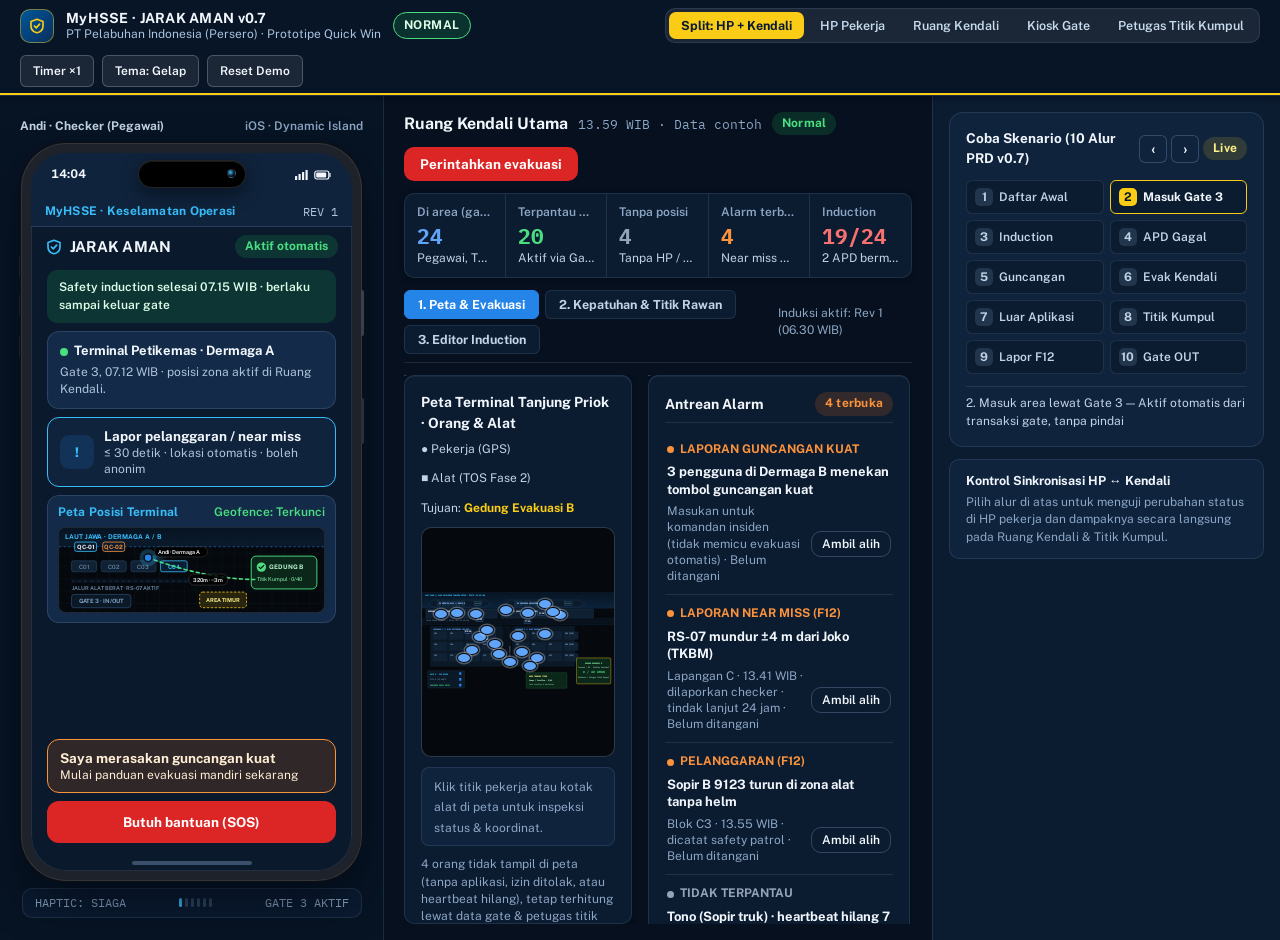
==== commit 6cde4dec: "fix(theme): make dark/light switcher global across views, tabs, and SVG maps" ====
--- a/app/index.html
+++ b/app/index.html
@@ -4,6 +4,7 @@
   <meta charset="utf-8">
   <meta name="viewport" content="width=device-width, initial-scale=1.0">
   <title>MyHSSE · JARAK AMAN v0.7 — Demo Interaktif 4 Peran</title>
+  <script>try{var t=localStorage.getItem('jarak-aman-theme');if(t==='light'||t==='dark')document.documentElement.dataset.theme=t;}catch(_){}</script>
   <link rel="preconnect" href="https://fonts.googleapis.com">
   <link rel="preconnect" href="https://fonts.gstatic.com" crossorigin>
   <link href="https://fonts.googleapis.com/css2?family=IBM+Plex+Mono:wght@500;600&family=Public+Sans:wght@400;500;600;700;800&display=swap" rel="stylesheet">
--- a/app/css/tokens.css
+++ b/app/css/tokens.css
@@ -4,6 +4,14 @@
   --bg-app: #06101E;
   --bg-ambient: #06101E;
   --bg-header: #081526;
+  --fg-header: #F1F6FC;
+  --fg-header-sub: #A8C2DF;
+  --header-ctrl-bg: rgba(255, 255, 255, 0.08);
+  --header-ctrl-hover: rgba(255, 255, 255, 0.14);
+  --header-ctrl-border: rgba(255, 255, 255, 0.22);
+  --header-nav-fg: #C7DAEE;
+  --header-nav-active-bg: var(--brand-gold);
+  --header-nav-active-fg: #071A33;
   --bg-surface: #0B1B30;
   --bg-surface-2: #0F233D;
   --bg-surface-3: #152D4D;
@@ -56,6 +64,48 @@
   --phone-border: rgba(148, 184, 224, 0.18);
   --phone-accent: #38BDF8;
   --phone-cta: #1D75D8;
+  --phone-os-bg: #091727;
+  --phone-os-fg: #F8FAFC;
+  --phone-os-muted: #94A3B8;
+  --phone-os-subfg: #CBD5E1;
+  --phone-os-card: rgba(19, 38, 62, 0.92);
+  --phone-os-card-border: rgba(148, 184, 224, 0.28);
+  --phone-os-alert: #FCA5A5;
+
+  /* Shared Maritime CAD Map & Heatmap Tokens */
+  --map-bg: #05080C;
+  --map-grid: #0D1927;
+  --map-grid-dot: #1B3048;
+  --map-sea-top: #071422;
+  --map-sea-bot: #0C233B;
+  --map-sea-wave: #1E4164;
+  --map-sea-fg: #38BDF8;
+  --map-vessel-bg: #0B1B2B;
+  --map-vessel-hatch: #132D46;
+  --map-vessel-stroke: #2D5278;
+  --map-vessel-fg: #93C5FD;
+  --map-deck-bg: #0F2032;
+  --map-deck-stroke: #2C4E73;
+  --map-deck-fg: #E2EEF9;
+  --map-yard-bg: #0B1826;
+  --map-yard-stroke: #1D3652;
+  --map-block-bg: #102134;
+  --map-block-stroke: #223E5C;
+  --map-block-fg: #7FA0C4;
+  --map-road-bg: #08111B;
+  --map-road-line: #223D5A;
+  --map-road-fg: #7390B0;
+  --map-safe-bg: #0B271A;
+  --map-safe-border: #1E5E3D;
+  --map-safe-fg: #86EFAC;
+  --map-safe-sub: #BBF7D0;
+  --map-equip-bg: #0B1B2E;
+  --map-equip-fg: #FFFFFF;
+  --map-pin-ring: #06090D;
+  --map-pin-halo: rgba(255, 255, 255, 0.28);
+  --map-pill-bg: rgba(0, 0, 0, 0.84);
+  --map-pill-fg: #FFFFFF;
+  --map-pill-border: rgba(255, 255, 255, 0.24);
 
   /* 4px / 8px Spacing Scale & Radius Tokens */
   --sp-1: 4px;
@@ -79,7 +129,15 @@
 [data-theme="light"] {
   --bg-app: #F1F5F9;
   --bg-ambient: #F1F5F9;
-  --bg-header: #0A2E5C;
+  --bg-header: #FFFFFF;
+  --fg-header: #0F172A;
+  --fg-header-sub: #475569;
+  --header-ctrl-bg: #F1F5F9;
+  --header-ctrl-hover: #E2E8F0;
+  --header-ctrl-border: #CBD5E1;
+  --header-nav-fg: #334155;
+  --header-nav-active-bg: #0A2E5C;
+  --header-nav-active-fg: #FFFFFF;
   --bg-surface: #FFFFFF;
   --bg-surface-2: #F8FAFC;
   --bg-surface-3: #EEF2F7;
@@ -132,6 +190,48 @@
   --phone-border: #CBD5E1;
   --phone-accent: #00579B;
   --phone-cta: #0A2E5C;
+  --phone-os-bg: #EAF0F6;
+  --phone-os-fg: #0F172A;
+  --phone-os-muted: #475569;
+  --phone-os-subfg: #334155;
+  --phone-os-card: #FFFFFF;
+  --phone-os-card-border: #CBD5E1;
+  --phone-os-alert: #B91C1C;
+
+  /* Shared Maritime Daylight Chart & Blueprint Tokens */
+  --map-bg: #F8FAFC;
+  --map-grid: #E2E8F0;
+  --map-grid-dot: #CBD5E1;
+  --map-sea-top: #DBEAFE;
+  --map-sea-bot: #BFDBFE;
+  --map-sea-wave: #60A5FA;
+  --map-sea-fg: #0369A1;
+  --map-vessel-bg: #FFFFFF;
+  --map-vessel-hatch: #E2E8F0;
+  --map-vessel-stroke: #64748B;
+  --map-vessel-fg: #0A2E5C;
+  --map-deck-bg: #E2E8F0;
+  --map-deck-stroke: #94A3B8;
+  --map-deck-fg: #0F172A;
+  --map-yard-bg: #F1F5F9;
+  --map-yard-stroke: #CBD5E1;
+  --map-block-bg: #FFFFFF;
+  --map-block-stroke: #94A3B8;
+  --map-block-fg: #334155;
+  --map-road-bg: #E2E8F0;
+  --map-road-line: #94A3B8;
+  --map-road-fg: #475569;
+  --map-safe-bg: #DCFCE7;
+  --map-safe-border: #86EFAC;
+  --map-safe-fg: #15803D;
+  --map-safe-sub: #14532D;
+  --map-equip-bg: #FFFFFF;
+  --map-equip-fg: #0F172A;
+  --map-pin-ring: #FFFFFF;
+  --map-pin-halo: rgba(15, 23, 42, 0.22);
+  --map-pill-bg: rgba(255, 255, 255, 0.94);
+  --map-pill-fg: #0F172A;
+  --map-pill-border: #94A3B8;
 
   --shadow-sm: 0 1px 4px rgba(15, 23, 42, 0.08);
   --shadow-lg: 0 18px 40px rgba(15, 23, 42, 0.16);
--- a/app/css/layout.css
+++ b/app/css/layout.css
@@ -70,7 +70,7 @@
   min-height: 56px;
   padding: var(--sp-2) var(--sp-5);
   background: var(--bg-header);
-  color: #F1F6FC;
+  color: var(--fg-header);
   border-bottom: 1px solid var(--border-subtle);
   box-shadow: inset 0 -2px 0 var(--brand-gold), var(--shadow-sm);
   display: flex;
@@ -106,12 +106,12 @@
 .shell-brand-title strong {
   font-size: 14px;
   letter-spacing: 0.02em;
-  color: #FFFFFF;
+  color: var(--fg-header);
 }
 
 .shell-brand-title span {
   font-size: 12px;
-  color: #A8C2DF;
+  color: var(--fg-header-sub);
 }
 
 .shell-phase-pill {
@@ -120,21 +120,21 @@
   letter-spacing: 0.04em;
   padding: 4px 10px;
   border-radius: 999px;
-  background: rgba(34, 197, 94, 0.2);
-  color: #86EFAC;
-  border: 1px solid rgba(74, 222, 128, 0.35);
+  background: var(--sig-safe-bg);
+  color: var(--sig-safe-fg);
+  border: 1px solid var(--sig-safe);
 }
 
 .shell-phase-pill.is-evac {
-  background: rgba(220, 38, 38, 0.9);
+  background: var(--sig-crit-solid);
   color: #FFFFFF;
   border-color: #FCA5A5;
 }
 
 .shell-phase-pill.is-recovery {
-  background: rgba(234, 179, 8, 0.22);
-  color: #FEF08A;
-  border-color: rgba(250, 204, 21, 0.45);
+  background: var(--brand-gold-bg);
+  color: var(--brand-gold-fg);
+  border-color: var(--brand-gold);
 }
 
 .shell-nav {
@@ -142,16 +142,16 @@
   flex-wrap: wrap;
   align-items: center;
   gap: var(--sp-1);
-  background: rgba(255, 255, 255, 0.08);
+  background: var(--header-ctrl-bg);
   padding: 3px;
   border-radius: var(--r-md);
-  border: 1px solid rgba(255, 255, 255, 0.08);
+  border: 1px solid var(--border-subtle);
 }
 
 .shell-nav-btn {
   border: none;
   background: transparent;
-  color: #C7DAEE;
+  color: var(--header-nav-fg);
   font-size: 12.5px;
   font-weight: 600;
   padding: 6px 12px;
@@ -160,13 +160,13 @@
 }
 
 .shell-nav-btn:hover {
-  background: rgba(255, 255, 255, 0.1);
-  color: #FFFFFF;
+  background: var(--header-ctrl-hover);
+  color: var(--fg-header);
 }
 
 .shell-nav-btn.active {
-  background: var(--brand-gold);
-  color: #071A33;
+  background: var(--header-nav-active-bg);
+  color: var(--header-nav-active-fg);
   font-weight: 700;
 }
 
@@ -180,21 +180,21 @@
   height: 32px;
   padding: 0 12px;
   border-radius: var(--r-sm);
-  border: 1px solid rgba(255, 255, 255, 0.22);
-  background: rgba(255, 255, 255, 0.08);
-  color: #E2EEF9;
+  border: 1px solid var(--header-ctrl-border);
+  background: var(--header-ctrl-bg);
+  color: var(--fg-header);
   font-size: 12px;
   font-weight: 600;
 }
 
 .shell-tool-btn:hover {
-  background: rgba(255, 255, 255, 0.14);
+  background: var(--header-ctrl-hover);
 }
 
 .shell-tool-btn.active {
-  background: rgba(250, 204, 21, 0.22);
+  background: var(--brand-gold-bg);
   border-color: var(--brand-gold);
-  color: #FEF08A;
+  color: var(--brand-gold-fg);
 }
 
 /* =========================================================
@@ -321,8 +321,8 @@
   max-width: 380px;
   padding: var(--sp-3) var(--sp-4);
   border-radius: var(--r-md);
-  background: var(--bg-header);
-  color: #FFFFFF;
+  background: var(--bg-surface);
+  color: var(--fg-primary);
   border: 1px solid var(--brand-gold);
   box-shadow: var(--shadow-lg);
   font-size: 13px;
--- a/app/css/views.css
+++ b/app/css/views.css
@@ -771,7 +771,7 @@
   min-height: 230px;
   container-type: size;
   border-radius: var(--r-md);
-  background: #05080C;
+  background: var(--map-bg);
   border: 1px solid var(--border-strong);
   overflow: hidden;
   display: flex;
@@ -786,14 +786,10 @@
   flex: none;
 }
 
-[data-theme="light"] .terminal-map-box {
-  background: #07131F;
-}
-
 .map-pin {
   position: absolute;
   transform: translate(-50%, -50%);
-  border: 1.5px solid #06090D;
+  border: 1.5px solid var(--map-pin-ring);
   cursor: pointer;
   transition: left 600ms linear, top 600ms linear, transform 160ms cubic-bezier(0.23, 1, 0.32, 1);
 }
@@ -807,7 +803,7 @@
   width: 10px;
   height: 10px;
   border-radius: 50%;
-  box-shadow: 0 0 0 1.5px rgba(255, 255, 255, 0.28);
+  box-shadow: 0 0 0 1.5px var(--map-pin-halo);
 }
 
 .map-pin-equip {
@@ -820,7 +816,7 @@
 
 .map-pin-equip:hover {
   transform: translate(-50%, -50%) scale(1.12);
-  border-color: #FFFFFF;
+  border-color: var(--fg-primary);
 }
 
 /* Static High-Contrast Double-Ring SOS Beacon */
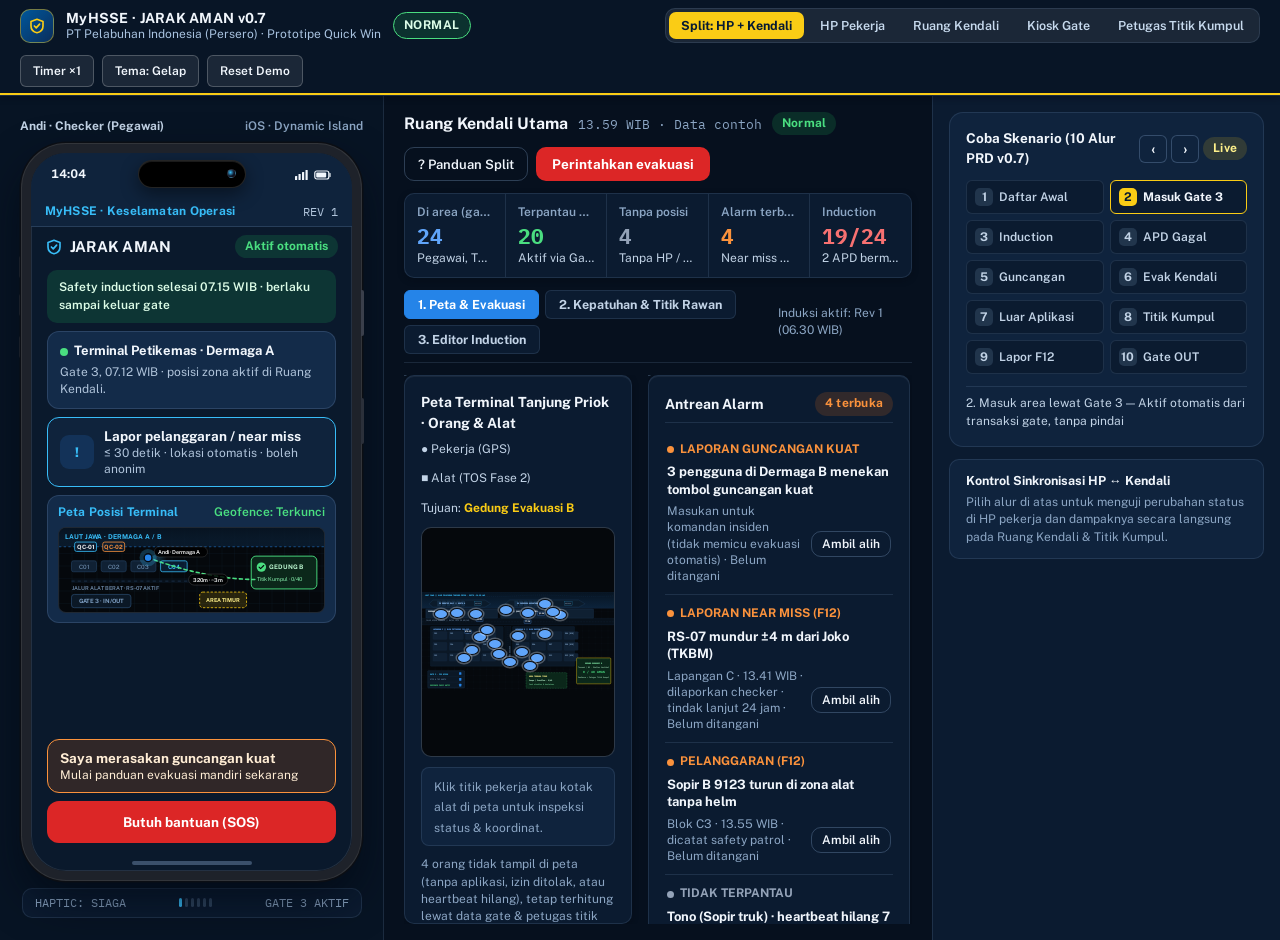
==== commit 8b9678a8: "feat(split-tour): add 8-stop guided spotlight tour for Split HP + Kendali" ====
--- a/app/index.html
+++ b/app/index.html
@@ -51,6 +51,7 @@
   </main>
 
   <div id="modal-portal"></div>
+  <div id="split-tour-root" hidden></div>
   <div id="global-toast" class="global-toast" hidden></div>
 
   <script defer src="./js/data.js"></script>
@@ -59,6 +60,7 @@
   <script defer src="./js/views/control.js"></script>
   <script defer src="./js/views/kiosk.js"></script>
   <script defer src="./js/views/marshal.js"></script>
+  <script defer src="./js/split-tour.js"></script>
   <script defer src="./js/app.js"></script>
 </body>
 </html>
--- a/app/css/views.css
+++ b/app/css/views.css
@@ -947,6 +947,86 @@
   }
 }
 
+.workspace-root:not(.mode-split) .split-tour-trigger {
+  display: none;
+}
+
+.kiosk-tour-trigger {
+  padding: 6px 11px;
+  font-size: 12px;
+  border-color: var(--brand-gold);
+}
+
+.kiosk-tour-backdrop {
+  position: fixed;
+  inset: 0;
+  z-index: 189;
+  background: transparent;
+}
+
+.kiosk-tour-spotlight {
+  position: fixed;
+  z-index: 190;
+  pointer-events: none;
+  border-radius: var(--r-lg);
+  border: 2px solid var(--brand-gold);
+  box-shadow: 0 0 0 9999px rgba(4, 12, 24, 0.72);
+  transition: top 180ms ease, left 180ms ease, width 180ms ease, height 180ms ease;
+}
+
+.kiosk-tour-card {
+  position: fixed;
+  z-index: 195;
+  width: min(420px, calc(100vw - 32px));
+  max-height: calc(100vh - 24px);
+  overflow-y: auto;
+  background: var(--bg-surface);
+  color: var(--fg-primary);
+  border: 1.5px solid var(--brand-gold);
+  border-radius: var(--r-xl);
+  padding: 16px 18px;
+  box-shadow: var(--shadow-lg);
+  display: flex;
+  flex-direction: column;
+  gap: 10px;
+}
+
+@media (min-width: 1100px) and (max-width: 1360px) {
+  .split-tour-card {
+    width: 332px;
+  }
+}
+
+.kiosk-tour-card h3 {
+  margin: 0;
+  font-size: 16px;
+  line-height: 1.3;
+}
+
+.kiosk-tour-card p {
+  margin: 0;
+  font-size: 13.5px;
+  line-height: 1.5;
+  color: var(--fg-secondary);
+}
+
+.kiosk-tour-meta,
+.kiosk-tour-footer {
+  display: flex;
+  justify-content: space-between;
+  align-items: center;
+  gap: 10px;
+}
+
+.kiosk-tour-why {
+  padding: 9px 11px;
+  border-radius: var(--r-md);
+  background: var(--brand-blue-bg);
+  font-size: 12.5px;
+  line-height: 1.45;
+  color: var(--fg-primary);
+}
+
 .btn-primary {
   border: none;
   border-radius: var(--r-md);
